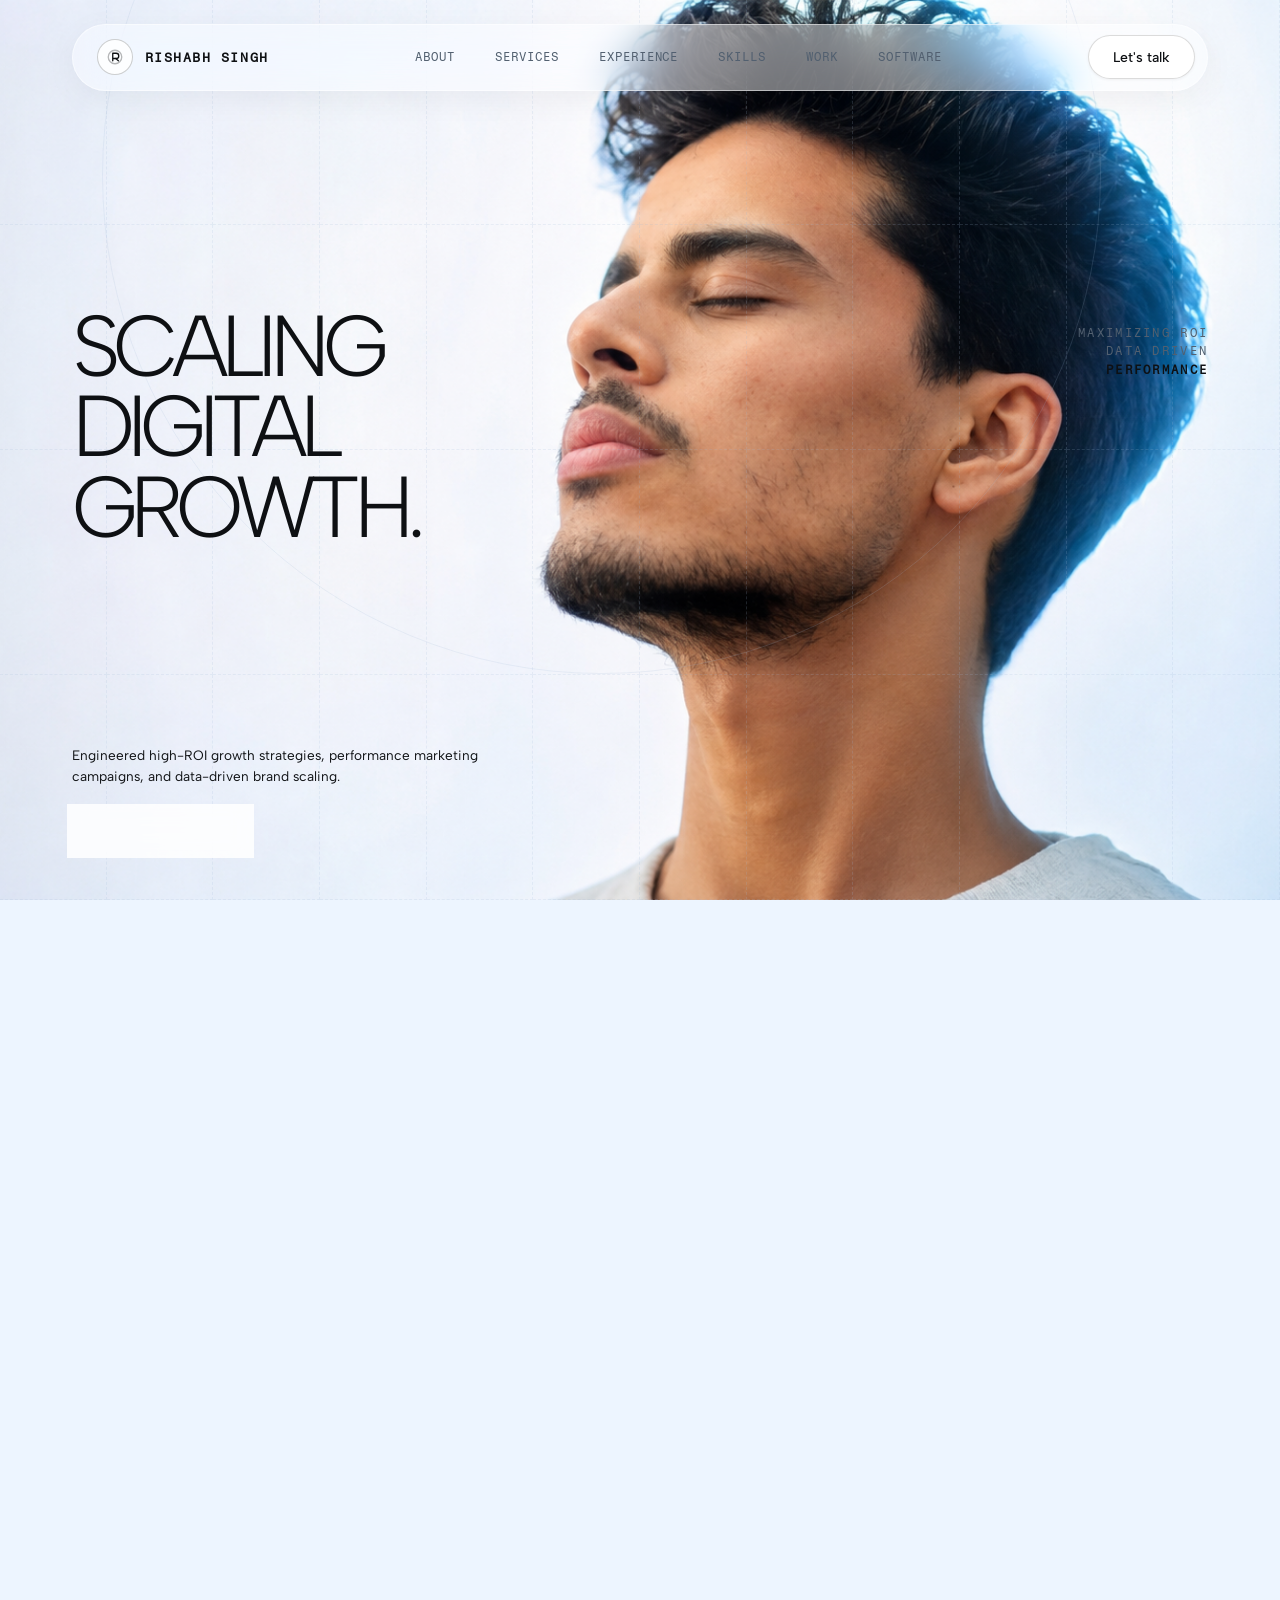
==== index.html @ 2c07be33 "Update index.html" ====
<!DOCTYPE html>
<html lang="en">
<head>
  <meta charset="UTF-8">
  <meta name="viewport" content="width=device-width, initial-scale=1.0">
  <title>Rishabh Singh — Digital Marketing & Performance Specialist</title>
  <meta name="description" content="Digital Marketing & Performance Portfolio of Rishabh Singh. Expert in Social Media Management, SEO, Graphic Design, Paid Ads, and Web Design.">

  <!-- Google Fonts: Albert Sans & Fragment Mono -->
  <link rel="preconnect" href="https://fonts.googleapis.com">
  <link rel="preconnect" href="https://fonts.gstatic.com" crossorigin>
  <link href="https://fonts.googleapis.com/css2?family=Albert+Sans:ital,wght@0,300;0,400;0,500;0,600;0,700;1,400&family=Fragment+Mono&display=swap" rel="stylesheet">

  <!-- Stylesheet -->
  <link rel="stylesheet" href="styles/style.css">


  <!-- EmailJS SDK -->
  <script type="text/javascript" src="https://cdn.jsdelivr.net/npm/@emailjs/browser@3/dist/email.min.js"></script>

  <!-- JavaScript Module -->
  <script type="module" src="scripts/glass-hero.js" defer></script>
  <script src="scripts/work-filter.js" defer></script>
</head>
<body>
  <!-- Hero Root Container -->
  <section id="hero" class="hero" aria-label="Digital Marketing Portfolio Hero">

    <!-- LAYER 1: Base Portrait Background -->
    <div class="hero__base-bg" aria-hidden="true"></div>

    <!-- LAYER 2: Reveal Portrait Background with CSS Mask -->
    <div class="hero__reveal-bg" aria-hidden="true"></div>

    <!-- LAYER 3: Technical Grid + Oversized Outlined Circle -->
    <div class="hero__grid-layer" aria-hidden="true">
      <!-- Desktop Grid: 12 columns, 4 rows -->
      <div class="hero__grid hero__grid--desktop">
        <div class="hero__grid-cell"></div><div class="hero__grid-cell"></div><div class="hero__grid-cell"></div><div class="hero__grid-cell"></div>
        <div class="hero__grid-cell"></div><div class="hero__grid-cell"></div><div class="hero__grid-cell"></div><div class="hero__grid-cell"></div>
        <div class="hero__grid-cell"></div><div class="hero__grid-cell"></div><div class="hero__grid-cell"></div><div class="hero__grid-cell"></div>
        <div class="hero__grid-cell"></div><div class="hero__grid-cell"></div><div class="hero__grid-cell"></div><div class="hero__grid-cell"></div>
        <div class="hero__grid-cell"></div><div class="hero__grid-cell"></div><div class="hero__grid-cell"></div><div class="hero__grid-cell"></div>
        <div class="hero__grid-cell"></div><div class="hero__grid-cell"></div><div class="hero__grid-cell"></div><div class="hero__grid-cell"></div>
        <div class="hero__grid-cell"></div><div class="hero__grid-cell"></div><div class="hero__grid-cell"></div><div class="hero__grid-cell"></div>
        <div class="hero__grid-cell"></div><div class="hero__grid-cell"></div><div class="hero__grid-cell"></div><div class="hero__grid-cell"></div>
        <div class="hero__grid-cell"></div><div class="hero__grid-cell"></div><div class="hero__grid-cell"></div><div class="hero__grid-cell"></div>
        <div class="hero__grid-cell"></div><div class="hero__grid-cell"></div><div class="hero__grid-cell"></div><div class="hero__grid-cell"></div>
        <div class="hero__grid-cell"></div><div class="hero__grid-cell"></div><div class="hero__grid-cell"></div><div class="hero__grid-cell"></div>
        <div class="hero__grid-cell"></div><div class="hero__grid-cell"></div><div class="hero__grid-cell"></div><div class="hero__grid-cell"></div>
      </div>

      <!-- Mobile Grid: 4 columns, 6 rows -->
      <div class="hero__grid hero__grid--mobile">
        <div class="hero__grid-cell"></div><div class="hero__grid-cell"></div><div class="hero__grid-cell"></div><div class="hero__grid-cell"></div>
        <div class="hero__grid-cell"></div><div class="hero__grid-cell"></div><div class="hero__grid-cell"></div><div class="hero__grid-cell"></div>
        <div class="hero__grid-cell"></div><div class="hero__grid-cell"></div><div class="hero__grid-cell"></div><div class="hero__grid-cell"></div>
        <div class="hero__grid-cell"></div><div class="hero__grid-cell"></div><div class="hero__grid-cell"></div><div class="hero__grid-cell"></div>
        <div class="hero__grid-cell"></div><div class="hero__grid-cell"></div><div class="hero__grid-cell"></div><div class="hero__grid-cell"></div>
        <div class="hero__grid-cell"></div><div class="hero__grid-cell"></div><div class="hero__grid-cell"></div><div class="hero__grid-cell"></div>
      </div>

      <!-- Outlined Circles -->
      <div class="hero__circle hero__circle--desktop"></div>
      <div class="hero__circle hero__circle--mobile"></div>
    </div>

    <!-- LAYER 4: Main Editorial Content -->
    <main class="hero__content">
      <!-- Main Headline -->
      <div class="hero__headline-wrapper">
        <h1 class="hero__headline">
          <span class="hero__line hero__line--1">SCALING</span>
          <span class="hero__line hero__line--2">DIGITAL</span>
          <span class="hero__line hero__line--3">GROWTH.</span>
        </h1>
      </div>

      <!-- Tagline on Right -->
      <aside class="hero__tagline">
        <div class="hero__tagline-text">
          <p>MAXIMIZING ROI</p>
          <p>DATA DRIVEN</p>
          <p class="hero__tagline-highlight">PERFORMANCE</p>
        </div>
      </aside>

      <!-- Bottom-Left Intro & CTA -->
      <div class="hero__intro">
        <p class="hero__intro-text">
          Engineered high-ROI growth strategies, performance marketing campaigns, and data-driven brand scaling.
        </p>
        <a href="#about" class="hero__btn hero__btn--primary">
          <span>Explore Portfolio</span>
          <svg width="14" height="14" viewBox="0 0 24 24" fill="none" stroke="currentColor" stroke-width="2" stroke-linecap="round" stroke-linejoin="round" aria-hidden="true">
            <line x1="5" y1="12" x2="19" y2="12"></line>
            <polyline points="12 5 19 12 12 19"></polyline>
          </svg>
        </a>
      </div>
    </main>

    <!-- LAYER 5: Navigation (Top Header) -->
    <header class="hero__header">
      <nav class="hero__nav" aria-label="Main Navigation">
        <!-- Monogram + Name -->
        <a href="#" class="hero__brand">
          <div class="hero__monogram">
            <svg width="18" height="18" viewBox="0 0 24 24" fill="none" stroke="currentColor" stroke-width="1.75" stroke-linecap="round" stroke-linejoin="round" aria-hidden="true">
              <circle cx="12" cy="12" r="9" stroke-opacity="0.3"></circle>
              <path d="M9 17V7h4.5a3.5 3.5 0 0 1 0 7H9"></path>
              <path d="M13 14l3.5 3"></path>
            </svg>
          </div>
          <span class="hero__brand-name">RISHABH SINGH</span>
        </a>

        <!-- Desktop Navigation Links -->
        <div class="hero__links">
          <a href="#about" class="hero__link">About</a>
          <a href="#services" class="hero__link">Services</a>
          <a href="#experience" class="hero__link">Experience</a>
          <a href="#skills" class="hero__link">Skills</a>
          <a href="#work" class="hero__link">Work</a>
          <a href="#software" class="hero__link">Software</a>
        </div>

        <!-- Right Action Button (Desktop) -->
        <a href="#contact" class="hero__btn hero__btn--nav">
          Let's talk
        </a>

        <!-- Mobile Hamburger Button -->
        <button id="menu-toggle" class="hero__hamburger" aria-label="Toggle Navigation Menu" aria-expanded="false">
          <span class="hero__hamburger-bar"></span>
          <span class="hero__hamburger-bar"></span>
          <span class="hero__hamburger-bar"></span>
        </button>
      </nav>

      <!-- Mobile Navigation Drawer -->
      <div id="mobile-menu" class="hero__mobile-drawer" aria-hidden="true">
        <div class="hero__mobile-links">
          <a href="#about" class="hero__mobile-link">About</a>
          <a href="#services" class="hero__mobile-link">Services</a>
          <a href="#experience" class="hero__mobile-link">Experience</a>
          <a href="#skills" class="hero__mobile-link">Skills</a>
          <a href="#work" class="hero__mobile-link">Work</a>
          <a href="#software" class="hero__mobile-link">Software</a>
        </div>
        <a href="#contact" class="hero__btn hero__btn--mobile-cta">
          Let's talk
        </a>
      </div>
    </header>
  </section>

  <!-- SECTION 2: ABOUT & BIO -->
  <section id="about" class="section section--about">
    <div class="container">
      <div class="section__header reveal">
        <span class="section__tag">BEHIND THE DESIGNS</span>
        <h2 class="section__title">Shaping Experiences That Connect & Convert</h2>
      </div>

      <div class="about__grid reveal">
        <div class="about__text">
          <p class="about__lead">
            I'm a Digital Marketer and Creative Specialist focused on building clean, intuitive visual systems and high-converting marketing funnels.
          </p>
          <p class="about__desc">
            From logo design to strategic paid campaigns and Search Engine Optimization, I merge aesthetic precision with deep consumer psychology to scale brands effectively.
          </p>
        </div>

        <!-- Quick Stats -->
        <div class="about__stats">
          <div class="stat-card">
            <span class="stat-card__number">3+</span>
            <span class="stat-card__label">Years Experience</span>
          </div>
          <div class="stat-card">
            <span class="stat-card__number">90%</span>
            <span class="stat-card__label">SMM Expertise</span>
          </div>
          <div class="stat-card">
            <span class="stat-card__number">50+</span>
            <span class="stat-card__label">Creatives Delivered</span>
          </div>
          <div class="stat-card">
            <span class="stat-card__number">100%</span>
            <span class="stat-card__label">Client Satisfaction</span>
          </div>
        </div>
      </div>
    </div>
  </section>



  <!-- SECTION 3: SERVICES -->
  <section id="services" class="section section--services">
    <div class="container">
      <div class="section__header reveal">
        <span class="section__tag">WHAT I DO</span>
        <h2 class="section__title">Core Marketing & Creative Services</h2>
      </div>

      <div class="services__grid reveal">
        <div class="service-card">
          <span class="service-card__num">01</span>
          <h3 class="service-card__title">Graphic Design</h3>
          <p class="service-card__desc">High-impact visual designs including branding, social media creatives, ad banners, and marketing materials engineered to boost engagement.</p>
          <a href="#contact" class="service-card__link">Explore Service &rarr;</a>
        </div>

        <div class="service-card">
          <span class="service-card__num">02</span>
          <h3 class="service-card__title">Social Media Management</h3>
          <p class="service-card__desc">Strategic content planning, audience growth, and performance-driven social media management to establish market authority across channels.</p>
          <a href="#contact" class="service-card__link">Explore Service &rarr;</a>
        </div>

        <div class="service-card">
          <span class="service-card__num">03</span>
          <h3 class="service-card__title">SEO Optimization</h3>
          <p class="service-card__desc">Technical SEO audits, keyword strategy, backlink architecture, and on-page optimization to dominate organic search engine rankings.</p>
          <a href="#contact" class="service-card__link">Explore Service &rarr;</a>
        </div>

        <div class="service-card">
          <span class="service-card__num">04</span>
          <h3 class="service-card__title">Google & Meta Ads</h3>
          <p class="service-card__desc">Data-driven paid media campaigns focused on qualified lead generation, retargeting funnels, and maximizing return on ad spend (ROAS).</p>
          <a href="#contact" class="service-card__link">Explore Service &rarr;</a>
        </div>

        <div class="service-card">
          <span class="service-card__num">05</span>
          <h3 class="service-card__title">Email Marketing</h3>
          <p class="service-card__desc">Automated email sequences, promotional drip campaigns, and subscriber list segmentation designed to nurture leads into loyal customers.</p>
          <a href="#contact" class="service-card__link">Explore Service &rarr;</a>
        </div>

        <div class="service-card">
          <span class="service-card__num">06</span>
          <h3 class="service-card__title">Web Design & Dev</h3>
          <p class="service-card__desc">Modern, responsive, and fast-loading web interfaces built with clean code standards, UX optimization, and conversion-first layouts.</p>
          <a href="#contact" class="service-card__link">Explore Service &rarr;</a>
        </div>
      </div>
    </div>
  </section>



  <!-- SECTION 4: EXPERIENCE / JOURNEY -->
  <section id="experience" class="section section--experience">
    <div class="container">
      <div class="section__header reveal">
        <span class="section__tag">MY JOURNEY</span>
        <h2 class="section__title">Work Experience</h2>
      </div>

      <div class="exp__grid reveal">
        <div class="exp-card">
          <span class="exp-card__date">Mar 2026 - Present</span>
          <h3 class="exp-card__role">Social Media Manager</h3>
          <p class="exp-card__company">SyncAI Labs</p>
          <p class="exp-card__desc">Managed social media strategy and execution for a leading AI Agent platform, driving digital brand presence, community growth, and active platform engagement.</p>
        </div>

        <div class="exp-card">
          <span class="exp-card__date">Feb 2024 - Jun 2024</span>
          <h3 class="exp-card__role">Graphic Designer</h3>
          <p class="exp-card__company">Narrative Business Studio</p>
          <p class="exp-card__desc">Designed high-impact visual identity, promotional collateral, and social media brand assets tailored specifically for cafés and retail brands.</p>
        </div>

        <div class="exp-card">
          <span class="exp-card__date">Dec 2023 - Jan 2024</span>
          <h3 class="exp-card__role">Digital Marketing Intern</h3>
          <p class="exp-card__company">Gharaaj Technologies</p>
          <p class="exp-card__desc">Executed end-to-end SEO strategies, Meta ad sets, and targeted Google Ads campaigns to drive qualified tenant leads for rental property listings.</p>
        </div>

        <div class="exp-card">
          <span class="exp-card__date">Aug 2022 - Sep 2022</span>
          <h3 class="exp-card__role">Business Analysis Trainee</h3>
          <p class="exp-card__company">Intensify Research Services</p>
          <p class="exp-card__desc">Supported equity research analysis, assisted with stock advisory reports, and managed client sales communication workflows.</p>
        </div>
      </div>
    </div>
  </section>

  <!-- SECTION 5: SKILLS & TECH ARSENAL -->
  <section id="skills" class="section section--skills">
    <div class="container">
      <div class="section__header reveal">
        <span class="section__tag">MY EXPERTISE</span>
        <h2 class="section__title">Core Skills & Tools Arsenal</h2>
      </div>

      <!-- Skill Bars -->
      <div class="skills__bars reveal">
        <div class="skill-bar">
          <div class="skill-bar__info">
            <span>Social Media Management</span>
            <span>90%</span>
          </div>
          <div class="skill-bar__track">
            <div class="skill-bar__fill" style="width: 90%;"></div>
          </div>
        </div>

        <div class="skill-bar">
          <div class="skill-bar__info">
            <span>Graphic Designing</span>
            <span>85%</span>
          </div>
          <div class="skill-bar__track">
            <div class="skill-bar__fill" style="width: 85%;"></div>
          </div>
        </div>

        <div class="skill-bar">
          <div class="skill-bar__info">
            <span>Search Engine Optimization (SEO)</span>
            <span>80%</span>
          </div>
          <div class="skill-bar__track">
            <div class="skill-bar__fill" style="width: 80%;"></div>
          </div>
        </div>

        <div class="skill-bar">
          <div class="skill-bar__info">
            <span>Email Marketing</span>
            <span>80%</span>
          </div>
          <div class="skill-bar__track">
            <div class="skill-bar__fill" style="width: 80%;"></div>
          </div>
        </div>

        <div class="skill-bar">
          <div class="skill-bar__info">
            <span>Google & Paid Ads</span>
            <span>75%</span>
          </div>
          <div class="skill-bar__track">
            <div class="skill-bar__fill" style="width: 75%;"></div>
          </div>
        </div>

        <div class="skill-bar">
          <div class="skill-bar__info">
            <span>Web Design & Frontend</span>
            <span>85%</span>
          </div>
          <div class="skill-bar__track">
            <div class="skill-bar__fill" style="width: 85%;"></div>
          </div>
        </div>
      </div>

      <!-- Tools & Tech Auto-Scrolling Single Row Marquee -->
      <div class="tools__marquee-wrap reveal">
        <div class="tools__marquee-track">
          <!-- Set 1 -->
          <div class="tool-card">
            <span class="tool-card__icon" aria-hidden="true">
              <svg width="20" height="20" viewBox="0 0 24 24" fill="none" stroke="currentColor" stroke-width="2" stroke-linecap="round" stroke-linejoin="round">
                <polyline points="23 6 13.5 15.5 8.5 10.5 1 18"></polyline>
                <polyline points="17 6 23 6 23 12"></polyline>
              </svg>
            </span>
            <span class="tool-card__name">Google Ads</span>
          </div>

          <div class="tool-card">
            <span class="tool-card__icon" aria-hidden="true">
              <svg width="20" height="20" viewBox="0 0 24 24" fill="none" stroke="currentColor" stroke-width="2" stroke-linecap="round" stroke-linejoin="round">
                <circle cx="13.5" cy="6.5" r=".5" fill="currentColor"></circle>
                <circle cx="17.5" cy="10.5" r=".5" fill="currentColor"></circle>
                <circle cx="8.5" cy="7.5" r=".5" fill="currentColor"></circle>
                <circle cx="6.5" cy="12.5" r=".5" fill="currentColor"></circle>
                <path d="M12 2C6.5 2 2 6.5 2 12s4.5 10 10 10c.92 0 1.7-.72 1.7-1.65 0-.43-.17-.83-.44-1.13-.27-.3-.43-.7-.43-1.13 0-.93.77-1.69 1.7-1.69h1.97c3.03 0 5.5-2.47 5.5-5.5 0-5.52-4.48-10-10-10z"></path>
              </svg>
            </span>
            <span class="tool-card__name">Photoshop</span>
          </div>

          <div class="tool-card">
            <span class="tool-card__icon" aria-hidden="true">
              <svg width="20" height="20" viewBox="0 0 24 24" fill="none" stroke="currentColor" stroke-width="2" stroke-linecap="round" stroke-linejoin="round">
                <path d="M12 19l7-7 3 3-7 7-3-3z"></path>
                <path d="M18 13l-1.5-7.5L2 2l3.5 14.5L13 18l5-5z"></path>
                <path d="M2 2l7.586 7.586"></path>
                <circle cx="11" cy="11" r="2"></circle>
              </svg>
            </span>
            <span class="tool-card__name">Illustrator</span>
          </div>

          <div class="tool-card">
            <span class="tool-card__icon" aria-hidden="true">
              <svg width="20" height="20" viewBox="0 0 24 24" fill="currentColor">
                <path d="M12 2.5a.75.75 0 0 1 .75.75v3.44l2.43-2.43a.75.75 0 1 1 1.06 1.06L13.81 7.75h3.44a.75.75 0 0 1 0 1.5h-3.44l2.43 2.43a.75.75 0 1 1-1.06 1.06L12.75 10.31v3.44a.75.75 0 0 1-1.5 0v-3.44l-2.43 2.43a.75.75 0 0 1-1.06-1.06l2.43-2.43H6.75a.75.75 0 0 1 0-1.5h3.44L7.76 5.31a.75.75 0 0 1 1.06-1.06l2.43 2.43V3.25A.75.75 0 0 1 12 2.5z" />
              </svg>
            </span>
            <span class="tool-card__name">Claude AI</span>
          </div>

          <div class="tool-card">
            <span class="tool-card__icon" aria-hidden="true">
              <svg width="20" height="20" viewBox="0 0 24 24" fill="none" stroke="currentColor" stroke-width="2" stroke-linecap="round" stroke-linejoin="round">
                <polyline points="16 18 22 12 16 6"></polyline>
                <polyline points="8 6 2 12 8 18"></polyline>
              </svg>
            </span>
            <span class="tool-card__name">HTML &amp; CSS</span>
          </div>

          <div class="tool-card">
            <span class="tool-card__icon" aria-hidden="true">
              <svg width="20" height="20" viewBox="0 0 24 24" fill="none" stroke="currentColor" stroke-width="2" stroke-linecap="round" stroke-linejoin="round">
                <polygon points="13 2 3 14 12 14 11 22 21 10 12 10 13 2"></polygon>
              </svg>
            </span>
            <span class="tool-card__name">JavaScript</span>
          </div>

          <div class="tool-card">
            <span class="tool-card__icon" aria-hidden="true">
              <svg width="20" height="20" viewBox="0 0 24 24" fill="none" stroke="currentColor" stroke-width="2" stroke-linecap="round" stroke-linejoin="round">
                <ellipse cx="12" cy="12" rx="10" ry="4.5" transform="rotate(30 12 12)"></ellipse>
                <ellipse cx="12" cy="12" rx="10" ry="4.5" transform="rotate(90 12 12)"></ellipse>
                <ellipse cx="12" cy="12" rx="10" ry="4.5" transform="rotate(150 12 12)"></ellipse>
                <circle cx="12" cy="12" r="1.5" fill="currentColor"></circle>
              </svg>
            </span>
            <span class="tool-card__name">MERN Stack</span>
          </div>

          <div class="tool-card">
            <span class="tool-card__icon" aria-hidden="true">
              <svg width="20" height="20" viewBox="0 0 24 24" fill="none" stroke="currentColor" stroke-width="2" stroke-linecap="round" stroke-linejoin="round">
                <path d="M4.5 16.5c-1.5 1.26-2 5-2 5s3.74-.5 5-2c.71-.84.7-2.13-.09-2.91a2.18 2.18 0 0 0-2.91-.09z"></path>
                <path d="M12 15l-3-3a22 22 0 0 1 2-3.95A12.88 12.88 0 0 1 22 2c0 2.72-.78 7.5-3.05 11a22.35 22.35 0 0 1-3.95 2z"></path>
              </svg>
            </span>
            <span class="tool-card__name">Antigravity AI</span>
          </div>

          <!-- Set 2 (Duplicated for Seamless Loop) -->
          <div class="tool-card" aria-hidden="true">
            <span class="tool-card__icon">
              <svg width="20" height="20" viewBox="0 0 24 24" fill="none" stroke="currentColor" stroke-width="2" stroke-linecap="round" stroke-linejoin="round">
                <polyline points="23 6 13.5 15.5 8.5 10.5 1 18"></polyline>
                <polyline points="17 6 23 6 23 12"></polyline>
              </svg>
            </span>
            <span class="tool-card__name">Google Ads</span>
          </div>

          <div class="tool-card" aria-hidden="true">
            <span class="tool-card__icon">
              <svg width="20" height="20" viewBox="0 0 24 24" fill="none" stroke="currentColor" stroke-width="2" stroke-linecap="round" stroke-linejoin="round">
                <circle cx="13.5" cy="6.5" r=".5" fill="currentColor"></circle>
                <circle cx="17.5" cy="10.5" r=".5" fill="currentColor"></circle>
                <circle cx="8.5" cy="7.5" r=".5" fill="currentColor"></circle>
                <circle cx="6.5" cy="12.5" r=".5" fill="currentColor"></circle>
                <path d="M12 2C6.5 2 2 6.5 2 12s4.5 10 10 10c.92 0 1.7-.72 1.7-1.65 0-.43-.17-.83-.44-1.13-.27-.3-.43-.7-.43-1.13 0-.93.77-1.69 1.7-1.69h1.97c3.03 0 5.5-2.47 5.5-5.5 0-5.52-4.48-10-10-10z"></path>
              </svg>
            </span>
            <span class="tool-card__name">Photoshop</span>
          </div>

          <div class="tool-card" aria-hidden="true">
            <span class="tool-card__icon">
              <svg width="20" height="20" viewBox="0 0 24 24" fill="none" stroke="currentColor" stroke-width="2" stroke-linecap="round" stroke-linejoin="round">
                <path d="M12 19l7-7 3 3-7 7-3-3z"></path>
                <path d="M18 13l-1.5-7.5L2 2l3.5 14.5L13 18l5-5z"></path>
                <path d="M2 2l7.586 7.586"></path>
                <circle cx="11" cy="11" r="2"></circle>
              </svg>
            </span>
            <span class="tool-card__name">Illustrator</span>
          </div>

          <div class="tool-card" aria-hidden="true">
            <span class="tool-card__icon">
              <svg width="20" height="20" viewBox="0 0 24 24" fill="currentColor">
                <path d="M12 2.5a.75.75 0 0 1 .75.75v3.44l2.43-2.43a.75.75 0 1 1 1.06 1.06L13.81 7.75h3.44a.75.75 0 0 1 0 1.5h-3.44l2.43 2.43a.75.75 0 1 1-1.06 1.06L12.75 10.31v3.44a.75.75 0 0 1-1.5 0v-3.44l-2.43 2.43a.75.75 0 0 1-1.06-1.06l2.43-2.43H6.75a.75.75 0 0 1 0-1.5h3.44L7.76 5.31a.75.75 0 0 1 1.06-1.06l2.43 2.43V3.25A.75.75 0 0 1 12 2.5z" />
              </svg>
            </span>
            <span class="tool-card__name">Claude AI</span>
          </div>

          <div class="tool-card" aria-hidden="true">
            <span class="tool-card__icon">
              <svg width="20" height="20" viewBox="0 0 24 24" fill="none" stroke="currentColor" stroke-width="2" stroke-linecap="round" stroke-linejoin="round">
                <polyline points="16 18 22 12 16 6"></polyline>
                <polyline points="8 6 2 12 8 18"></polyline>
              </svg>
            </span>
            <span class="tool-card__name">HTML &amp; CSS</span>
          </div>

          <div class="tool-card" aria-hidden="true">
            <span class="tool-card__icon">
              <svg width="20" height="20" viewBox="0 0 24 24" fill="none" stroke="currentColor" stroke-width="2" stroke-linecap="round" stroke-linejoin="round">
                <polygon points="13 2 3 14 12 14 11 22 21 10 12 10 13 2"></polygon>
              </svg>
            </span>
            <span class="tool-card__name">JavaScript</span>
          </div>

          <div class="tool-card" aria-hidden="true">
            <span class="tool-card__icon">
              <svg width="20" height="20" viewBox="0 0 24 24" fill="none" stroke="currentColor" stroke-width="2" stroke-linecap="round" stroke-linejoin="round">
                <ellipse cx="12" cy="12" rx="10" ry="4.5" transform="rotate(30 12 12)"></ellipse>
                <ellipse cx="12" cy="12" rx="10" ry="4.5" transform="rotate(90 12 12)"></ellipse>
                <ellipse cx="12" cy="12" rx="10" ry="4.5" transform="rotate(150 12 12)"></ellipse>
                <circle cx="12" cy="12" r="1.5" fill="currentColor"></circle>
              </svg>
            </span>
            <span class="tool-card__name">MERN Stack</span>
          </div>

          <div class="tool-card" aria-hidden="true">
            <span class="tool-card__icon">
              <svg width="20" height="20" viewBox="0 0 24 24" fill="none" stroke="currentColor" stroke-width="2" stroke-linecap="round" stroke-linejoin="round">
                <path d="M4.5 16.5c-1.5 1.26-2 5-2 5s3.74-.5 5-2c.71-.84.7-2.13-.09-2.91a2.18 2.18 0 0 0-2.91-.09z"></path>
                <path d="M12 15l-3-3a22 22 0 0 1 2-3.95A12.88 12.88 0 0 1 22 2c0 2.72-.78 7.5-3.05 11a22.35 22.35 0 0 1-3.95 2z"></path>
              </svg>
            </span>
            <span class="tool-card__name">Antigravity AI</span>
          </div>
        </div>
      </div>
    </div>
  </section>

  <!-- SECTION 6: WORK & CREATIVE PORTFOLIO SHOWCASE (LIGHTWEIGHT PREVIEW) -->
  <section id="work" class="section section--work">
    <div class="container">
      <div class="section__header reveal">
        <span class="section__tag">FEATURED CREATIVES</span>
        <h2 class="section__title">Work Showcase</h2>
      </div>

      <p class="work__preview-text reveal">
        Social creatives, brand identities, YouTube thumbnails, and print editorials — browse the complete gallery on its own page for a smoother, faster experience.
      </p>

      <!-- Preview Grid (just 4 highlights, keeps the landing page light) -->
      <div class="work__grid work__grid--preview">
        <div class="work-item">
          <div class="work-item__image-wrap">
            <img src="Posts/nike post design.jpg" alt="Nike Post Design" loading="lazy">
          </div>
          <div class="work-item__info">
            <span class="work-item__tag">Social Creative</span>
            <h4 class="work-item__title">Nike Performance Ad</h4>
          </div>
        </div>

        <div class="work-item">
          <div class="work-item__image-wrap">
            <img src="Posts/yoga logo.png" alt="Yoga Logo Design" loading="lazy">
          </div>
          <div class="work-item__info">
            <span class="work-item__tag">Brand Identity</span>
            <h4 class="work-item__title">Yoga Studio Logo</h4>
          </div>
        </div>

        <div class="work-item">
          <div class="work-item__image-wrap">
            <img src="Posts/Broadcast Thumbnail.png" alt="Broadcast Thumbnail" loading="lazy">
          </div>
          <div class="work-item__info">
            <span class="work-item__tag">YouTube Visual</span>
            <h4 class="work-item__title">Broadcast Podcast Thumbnail</h4>
          </div>
        </div>

        <div class="work-item">
          <div class="work-item__image-wrap">
            <img src="Magzine Design/Lifestyle Magazine.png" alt="Lifestyle Magazine" loading="lazy">
          </div>
          <div class="work-item__info">
            <span class="work-item__tag">Print Editorial</span>
            <h4 class="work-item__title">Lorana Beauty Cover</h4>
          </div>
        </div>
      </div>

      <div class="work__preview-cta reveal">
        <a href="work.html" class="hero__btn hero__btn--primary">
          <span>View Full Work Showcase</span>
          <svg width="14" height="14" viewBox="0 0 24 24" fill="none" stroke="currentColor" stroke-width="2" stroke-linecap="round" stroke-linejoin="round" aria-hidden="true">
            <line x1="5" y1="12" x2="19" y2="12"></line>
            <polyline points="12 5 19 12 12 19"></polyline>
          </svg>
        </a>
      </div>
    </div>
  </section>

  <!-- SECTION: DEDICATED SOFTWARE APPS SHOWCASE -->
  <section id="software" class="section section--software">
    <div class="container">
      <div class="section__header xs-reveal">
        <span class="section__tag">BEYOND DESIGN</span>
        <h2 class="section__title">Software & Web Applications</h2>
      </div>
      <div class="software-highlight reveal">
        <h3 class="software-highlight__heading">Web Applications & Software Development</h3>
        <div class="software-grid">
          <div class="software-card">
            <h4 class="software-card__title">Aether Image Generator</h4>
            <p class="software-card__desc">AI-powered image generation web app. Includes prompt history management, responsive UI, and multi-API backend integrations.</p>
            <div class="software-card__tags">
              <span>HTML5</span><span>CSS3</span><span>JavaScript</span><span>Multi-API</span>
            </div>
            <div class="software-card__links">
              <a href="https://imrishabhsingh2.github.io/Aether/" target="_blank" rel="noreferrer" class="software-card__link">Live Demo ↗</a>
              <a href="https://github.com/Imrishabhsingh2/Aether" target="_blank" rel="noreferrer" class="software-card__link">Source Code &lt;&gt;</a>
            </div>
          </div>
          <div class="software-card">
            <h4 class="software-card__title">Automated Work Reminder</h4>
            <p class="software-card__desc">Time-driven automated notification engine linking Google Sheets triggers with automated email dispatch workflows.</p>
            <div class="software-card__tags">
              <span>HTML5</span><span>CSS3</span><span>JavaScript</span><span>Email.js</span>
            </div>
            <div class="software-card__links">
              <a href="https://imrishabhsingh2.github.io/Reminder/" target="_blank" rel="noreferrer" class="software-card__link">Live Demo ↗</a>
              <a href="https://github.com/Imrishabhsingh2/Reminder" target="_blank" rel="noreferrer" class="software-card__link">Source Code &lt;&gt;</a>
            </div>
          </div>
        </div>
      </div>
    </div>
  </section>

  <!-- SECTION 7: CERTIFICATIONS -->
  <section id="certifications" class="section section--certifications">
    <div class="container">
      <div class="section__header reveal">
        <span class="section__tag">QUALIFICATIONS</span>
        <h2 class="section__title">Licenses & Certifications</h2>
      </div>

      <div class="cert__grid reveal">
        <div class="cert-card">
          <div class="cert-card__badge" aria-hidden="true">
            <svg width="24" height="24" viewBox="0 0 24 24" fill="none" stroke="currentColor" stroke-width="2" stroke-linecap="round" stroke-linejoin="round">
              <path d="M6 9H4.5a2.5 2.5 0 0 1 0-5H6"></path>
              <path d="M18 9h1.5a2.5 2.5 0 0 0 0-5H18"></path>
              <path d="M4 22h16"></path>
              <path d="M10 14.66V17c0 .55-.47.98-.97 1.21C7.85 18.75 7 20.24 7 22"></path>
              <path d="M14 14.66V17c0 .55.47.98.97 1.21C16.15 18.75 17 20.24 17 22"></path>
              <path d="M18 2H6v7a6 6 0 0 0 12 0V2z"></path>
            </svg>
          </div>
          <h3 class="cert-card__title">Lead Generation Certification</h3>
          <p class="cert-card__issuer">Gharaaj Technologies Pvt. Ltd.</p>
          <div class="cert-card__footer">
            <span class="cert-card__date">Issued: Jan 2025</span>
            <button class="cert-card__verify-btn" data-cert="certification/lead_gen certificate.jpeg">Verify Certificate &rarr;</button>
          </div>
        </div>

        <div class="cert-card">
          <div class="cert-card__badge" aria-hidden="true">
            <svg width="24" height="24" viewBox="0 0 24 24" fill="none" stroke="currentColor" stroke-width="2" stroke-linecap="round" stroke-linejoin="round">
              <circle cx="12" cy="8" r="6"></circle>
              <path d="M15.477 12.89L17 22l-5-3-5 3 1.523-9.11"></path>
            </svg>
          </div>
          <h3 class="cert-card__title">Search Engine Optimization</h3>
          <p class="cert-card__issuer">P.M.K.V.Y.</p>
          <div class="cert-card__footer">
            <span class="cert-card__date">Issued: Nov 2024</span>
            <button class="cert-card__verify-btn" data-cert="certification/SEO.png">Verify Certificate &rarr;</button>
          </div>
        </div>

        <div class="cert-card">
          <div class="cert-card__badge" aria-hidden="true">
            <svg width="24" height="24" viewBox="0 0 24 24" fill="none" stroke="currentColor" stroke-width="2" stroke-linecap="round" stroke-linejoin="round">
              <path d="M22 10v6M2 10l10-5 10 5-10 5z"></path>
              <path d="M6 12v5c3 3 9 3 12 0v-5"></path>
            </svg>
          </div>
          <h3 class="cert-card__title">Digital Marketing Certificate</h3>
          <p class="cert-card__issuer">Udemy / Pouya Eti</p>
          <div class="cert-card__footer">
            <span class="cert-card__date">Issued: Mar 2024</span>
            <button class="cert-card__verify-btn" data-cert="certification/digital marketing certificate.jpg">Verify Certificate &rarr;</button>
          </div>
        </div>
      </div>
    </div>
  </section>

  <!-- CERTIFICATE VERIFIER MODAL -->
  <div id="certModal" class="cert-modal" aria-hidden="true">
    <div class="cert-modal__content">
      <button id="closeModal" class="cert-modal__close" aria-label="Close modal">&times;</button>
      <img id="certImage" src="" alt="Certificate Verification View">
    </div>
  </div>

  <!-- SECTION 8: TESTIMONIALS -->
  <section id="testimonials" class="section section--testimonials">
    <div class="container">

      <div class="testimonials__top xs-reveal">
        <div class="section__header testimonials__header">
          <span class="section-dot" aria-hidden="true"></span>
          <span class="section__tag">CLIENT LOVE</span>
          <h2 class="section__title">Hear from what <em class="section__title-accent">clients</em> have to say.</h2>
        </div>

        <div class="trust-badge">
          <div class="trust-badge__avatars" aria-hidden="true">
            <span class="trust-avatar" style="--i:0;">NR</span>
            <span class="trust-avatar" style="--i:1;">EK</span>
            <span class="trust-avatar" style="--i:2;">PB</span>
            <span class="trust-avatar" style="--i:3;">DC</span>
            <span class="trust-avatar trust-avatar--more" style="--i:4;">+</span>
          </div>
          <div class="trust-badge__info">
            <span class="trust-badge__stars" aria-hidden="true">★★★★★</span>
            <span class="trust-badge__label">30+ Happy Clients</span>
          </div>
        </div>
      </div>

      <!-- Client Logos Marquee -->
      <div class="clients__marquee-wrap xs-reveal" aria-label="Brands I've worked with">
        <div class="clients__marquee-track">
          <span class="client-logo">Nova&nbsp;Retail</span>
          <span class="client-logo">Bright&nbsp;Foods</span>
          <span class="client-logo">Vertex&nbsp;Labs</span>
          <span class="client-logo">Orbit&nbsp;Studio</span>
          <span class="client-logo">Pulse&nbsp;Fitness</span>
          <span class="client-logo">Cedar&nbsp;&amp;&nbsp;Co.</span>
          <!-- duplicate set for seamless loop -->
          <span class="client-logo" aria-hidden="true">Nova&nbsp;Retail</span>
          <span class="client-logo" aria-hidden="true">Bright&nbsp;Foods</span>
          <span class="client-logo" aria-hidden="true">Vertex&nbsp;Labs</span>
          <span class="client-logo" aria-hidden="true">Orbit&nbsp;Studio</span>
          <span class="client-logo" aria-hidden="true">Pulse&nbsp;Fitness</span>
          <span class="client-logo" aria-hidden="true">Cedar&nbsp;&amp;&nbsp;Co.</span>
        </div>
      </div>

      <!-- Featured Quote -->
      <blockquote class="quote-feature xs-reveal">
        <span class="quote-feature__mark" aria-hidden="true">&ldquo;</span>
        <p class="quote-feature__text">Rishabh's approach is structured &mdash; strategy before creative, always. Every post, every ad set had a reason behind it, and it reflected in our numbers.</p>
        <footer class="quote-feature__footer">
          <span class="quote-avatar" aria-hidden="true">PB</span>
          <span class="quote-feature__meta">
            <strong>Priya Bhatt</strong>
            <span>Founder, Bright&nbsp;Foods</span>
          </span>
        </footer>
      </blockquote>

      <!-- Testimonial Auto-Scrolling Marquee -->
      <div class="testimonials__marquee-wrap xs-reveal">
        <div class="testimonials__marquee-track">

          <article class="testimonial-card">
            <span class="testimonial-card__quote" aria-hidden="true">&ldquo;</span>
            <p class="testimonial-card__text">Loved the campaign creatives. Clean, on-brand, and always delivered on schedule.</p>
            <div class="testimonial-card__stars" aria-hidden="true">★★★★★</div>
            <div class="testimonial-card__person">
              <span class="testimonial-card__avatar" aria-hidden="true">NR</span>
              <span class="testimonial-card__meta">
                <strong>Natalie Rao</strong>
                <span>Ops Lead, Orbit Studio</span>
              </span>
            </div>
          </article>

          <article class="testimonial-card">
            <span class="testimonial-card__quote" aria-hidden="true">&ldquo;</span>
            <p class="testimonial-card__text">Great collaboration end to end. Helped shape our brand identity and got our storefront campaign live fast.</p>
            <div class="testimonial-card__stars" aria-hidden="true">★★★★★</div>
            <div class="testimonial-card__person">
              <span class="testimonial-card__avatar" aria-hidden="true">EK</span>
              <span class="testimonial-card__meta">
                <strong>Emma Kraft</strong>
                <span>Co-Founder, Vertex Labs</span>
              </span>
            </div>
          </article>

          <article class="testimonial-card">
            <span class="testimonial-card__quote" aria-hidden="true">&ldquo;</span>
            <p class="testimonial-card__text">Sharp creative instincts and real precision. Even with vague direction, everything came back polished and on point.</p>
            <div class="testimonial-card__stars" aria-hidden="true">★★★★★</div>
            <div class="testimonial-card__person">
              <span class="testimonial-card__avatar" aria-hidden="true">PB</span>
              <span class="testimonial-card__meta">
                <strong>Priya Bhatt</strong>
                <span>Founder, Bright Foods</span>
              </span>
            </div>
          </article>

          <article class="testimonial-card">
            <span class="testimonial-card__quote" aria-hidden="true">&ldquo;</span>
            <p class="testimonial-card__text">Smooth process from brief to launch. Strong social strategy, sharp attention to detail, and patient with every revision.</p>
            <div class="testimonial-card__stars" aria-hidden="true">★★★★★</div>
            <div class="testimonial-card__person">
              <span class="testimonial-card__avatar" aria-hidden="true">DC</span>
              <span class="testimonial-card__meta">
                <strong>Daniel Coleman</strong>
                <span>Marketing Director, Cedar &amp; Co.</span>
              </span>
            </div>
          </article>

          <!-- Duplicate set for a seamless infinite loop -->
          <article class="testimonial-card" aria-hidden="true">
            <span class="testimonial-card__quote" aria-hidden="true">&ldquo;</span>
            <p class="testimonial-card__text">Loved the campaign creatives. Clean, on-brand, and always delivered on schedule.</p>
            <div class="testimonial-card__stars" aria-hidden="true">★★★★★</div>
            <div class="testimonial-card__person">
              <span class="testimonial-card__avatar" aria-hidden="true">NR</span>
              <span class="testimonial-card__meta">
                <strong>Natalie Rao</strong>
                <span>Ops Lead, Orbit Studio</span>
              </span>
            </div>
          </article>

          <article class="testimonial-card" aria-hidden="true">
            <span class="testimonial-card__quote" aria-hidden="true">&ldquo;</span>
            <p class="testimonial-card__text">Great collaboration end to end. Helped shape our brand identity and got our storefront campaign live fast.</p>
            <div class="testimonial-card__stars" aria-hidden="true">★★★★★</div>
            <div class="testimonial-card__person">
              <span class="testimonial-card__avatar" aria-hidden="true">EK</span>
              <span class="testimonial-card__meta">
                <strong>Emma Kraft</strong>
                <span>Co-Founder, Vertex Labs</span>
              </span>
            </div>
          </article>

          <article class="testimonial-card" aria-hidden="true">
            <span class="testimonial-card__quote" aria-hidden="true">&ldquo;</span>
            <p class="testimonial-card__text">Sharp creative instincts and real precision. Even with vague direction, everything came back polished and on point.</p>
            <div class="testimonial-card__stars" aria-hidden="true">★★★★★</div>
            <div class="testimonial-card__person">
              <span class="testimonial-card__avatar" aria-hidden="true">PB</span>
              <span class="testimonial-card__meta">
                <strong>Priya Bhatt</strong>
                <span>Founder, Bright Foods</span>
              </span>
            </div>
          </article>

          <article class="testimonial-card" aria-hidden="true">
            <span class="testimonial-card__quote" aria-hidden="true">&ldquo;</span>
            <p class="testimonial-card__text">Smooth process from brief to launch. Strong social strategy, sharp attention to detail, and patient with every revision.</p>
            <div class="testimonial-card__stars" aria-hidden="true">★★★★★</div>
            <div class="testimonial-card__person">
              <span class="testimonial-card__avatar" aria-hidden="true">DC</span>
              <span class="testimonial-card__meta">
                <strong>Daniel Coleman</strong>
                <span>Marketing Director, Cedar &amp; Co.</span>
              </span>
            </div>
          </article>

        </div>
      </div>
    </div>
  </section>

  <!-- SECTION 9: FAQ -->
  <section id="faq" class="section section--faq">
    <div class="container">
      <div class="section__header xs-reveal">
        <span class="section-dot" aria-hidden="true"></span>
        <span class="section__tag">GOT QUESTIONS</span>
        <h2 class="section__title">Frequently Asked Questions</h2>
      </div>

      <div class="faq__wrapper">
        <div class="faq__list xs-reveal">
          <div class="xs-faq-item is-open" style="--d:0;">
            <button class="xs-faq-item__q" aria-expanded="true">
              <span>How do we get started?</span>
              <span class="xs-faq-item__icon" aria-hidden="true"></span>
            </button>
            <div class="xs-faq-item__a-wrap">
              <p class="xs-faq-item__a">We start with a short discovery call where you share your goals, audience, and timeline. From there I suggest the right approach and next steps before any work begins.</p>
            </div>
          </div>

          <div class="xs-faq-item" style="--d:1;">
            <button class="xs-faq-item__q" aria-expanded="false">
              <span>Will I be involved in the process?</span>
              <span class="xs-faq-item__icon" aria-hidden="true"></span>
            </button>
            <div class="xs-faq-item__a-wrap">
              <p class="xs-faq-item__a">Yes, always. I share drafts at key checkpoints so you can steer direction early, rather than reacting to a finished product at the very end.</p>
            </div>
          </div>

          <div class="xs-faq-item" style="--d:2;">
            <button class="xs-faq-item__q" aria-expanded="false">
              <span>How many revisions can I request?</span>
              <span class="xs-faq-item__icon" aria-hidden="true"></span>
            </button>
            <div class="xs-faq-item__a-wrap">
              <p class="xs-faq-item__a">Most projects include two structured rounds of revisions. If more refinement is needed, I'm happy to keep iterating until it feels right.</p>
            </div>
          </div>

          <div class="xs-faq-item" style="--d:3;">
            <button class="xs-faq-item__q" aria-expanded="false">
              <span>Do you only execute, or also help with strategy?</span>
              <span class="xs-faq-item__icon" aria-hidden="true"></span>
            </button>
            <div class="xs-faq-item__a-wrap">
              <p class="xs-faq-item__a">Both. I can plug into an existing plan, or build the strategy with you from scratch &mdash; audience, channels, funnel, and creative direction included.</p>
            </div>
          </div>

          <div class="xs-faq-item" style="--d:4;">
            <button class="xs-faq-item__q" aria-expanded="false">
              <span>How long does a typical project take?</span>
              <span class="xs-faq-item__icon" aria-hidden="true"></span>
            </button>
            <div class="xs-faq-item__a-wrap">
              <p class="xs-faq-item__a">A single creative sprint usually takes 3&ndash;5 days. Ongoing social or ad management runs monthly, with reporting and check-ins built into the cadence.</p>
            </div>
          </div>

          <div class="xs-faq-item" style="--d:5;">
            <button class="xs-faq-item__q" aria-expanded="false">
              <span>What tools and platforms do you work with?</span>
              <span class="xs-faq-item__icon" aria-hidden="true"></span>
            </button>
            <div class="xs-faq-item__a-wrap">
              <p class="xs-faq-item__a">Photoshop and Illustrator for creative, Google &amp; Meta Ads Manager for paid media, plus a modern web stack for landing pages and light development work.</p>
            </div>
          </div>
        </div>

        <div class="faq__cta xs-reveal">
          <span class="faq__cta-avatar" aria-hidden="true">RS</span>
          <h3 class="faq__cta-title">Still not sure?<br>Book a free discovery call.</h3>
          <p class="faq__cta-desc">It should make your brand's growth plan clear, focused, and easy to act on. If that's what you're aiming for, we should talk.</p>
          <a href="#contact" class="hero__btn hero__btn--primary faq__cta-btn">
            <span>Schedule Now</span>
            <svg width="14" height="14" viewBox="0 0 24 24" fill="none" stroke="currentColor" stroke-width="2" stroke-linecap="round" stroke-linejoin="round" aria-hidden="true">
              <line x1="5" y1="12" x2="19" y2="12"></line>
              <polyline points="12 5 19 12 12 19"></polyline>
            </svg>
          </a>
        </div>
      </div>
    </div>
  </section>



  <!-- SECTION 8: CONTACT & CONNECT -->
  <section id="contact" class="section section--contact">
    <div class="container">
      <div class="contact__wrapper reveal">
        <!-- Contact Info Left -->
        <div class="contact__info">
          <span class="section__tag">GET IN TOUCH</span>
          <h2 class="section__title">Let's build something meaningful together.</h2>
          <p class="contact__intro">Available for freelance growth campaigns, digital strategy consulting, and full-time marketing roles.</p>

          <div class="contact__details">
            <a href="mailto:imrishabhsingh2@gmail.com" class="contact-detail">
              <span class="contact-detail__icon" aria-hidden="true">
                <svg width="20" height="20" viewBox="0 0 24 24" fill="none" stroke="currentColor" stroke-width="2" stroke-linecap="round" stroke-linejoin="round">
                  <rect x="2" y="4" width="20" height="16" rx="2"></rect>
                  <path d="m22 7-8.97 5.7a1.94 1.94 0 0 1-2.06 0L2 7"></path>
                </svg>
              </span>
              <span class="contact-detail__text">imrishabhsingh2@gmail.com</span>
            </a>

            <a href="tel:+918085626546" class="contact-detail">
              <span class="contact-detail__icon" aria-hidden="true">
                <svg width="20" height="20" viewBox="0 0 24 24" fill="none" stroke="currentColor" stroke-width="2" stroke-linecap="round" stroke-linejoin="round">
                  <path d="M22 16.92v3a2 2 0 0 1-2.18 2 19.79 19.79 0 0 1-8.63-3.07 19.5 19.5 0 0 1-6-6 19.79 19.79 0 0 1-3.07-8.67A2 2 0 0 1 4.11 2h3a2 2 0 0 1 2 1.72 12.84 12.84 0 0 0 .7 2.81 2 2 0 0 1-.45 2.11L8.09 9.91a16 16 0 0 0 6 6l1.27-1.27a2 2 0 0 1 2.11-.45 12.84 12.84 0 0 0 2.81.7A2 2 0 0 1 22 16.92z"></path>
                </svg>
              </span>
              <span class="contact-detail__text">+91 80856 26546</span>
            </a>

            <div class="contact-detail">
              <span class="contact-detail__icon" aria-hidden="true">
                <svg width="20" height="20" viewBox="0 0 24 24" fill="none" stroke="currentColor" stroke-width="2" stroke-linecap="round" stroke-linejoin="round">
                  <path d="M20 10c0 6-8 12-8 12s-8-6-8-12a8 8 0 0 1 16 0Z"></path>
                  <circle cx="12" cy="10" r="3"></circle>
                </svg>
              </span>
              <span class="contact-detail__text">Indore, Madhya Pradesh, India</span>
            </div>
          </div>

          <div class="contact__socials">
            <a href="https://linkedin.com/in/imrishabhsingh" target="_blank" rel="noreferrer" class="social-pill">LinkedIn</a>
            <a href="https://twitter.com/rishabh_184" target="_blank" rel="noreferrer" class="social-pill">Twitter</a>
            <a href="https://github.com/imrishabhsingh2" target="_blank" rel="noreferrer" class="social-pill">GitHub</a>
          </div>
        </div>

        <!-- Contact Form Right (EmailJS Integrated) -->
        <div class="contact__form-wrap">
          <form id="contact-form" class="contact-form">
            <div class="form-group">
              <label for="from_name" class="form-label">Your Name</label>
              <input type="text" id="from_name" name="from_name" class="form-input" placeholder="e.g. Sarah Jenkins" required>
            </div>

            <div class="form-group">
              <label for="reply_to" class="form-label">Your Email</label>
              <input type="email" id="reply_to" name="reply_to" class="form-input" placeholder="e.g. sarah@company.com" required>
            </div>

            <div class="form-group">
              <label for="message" class="form-label">Project Details</label>
              <textarea id="message" name="message" class="form-input form-textarea" placeholder="Tell me about your goals, timelines, or requirements..." required></textarea>
            </div>

            <button type="submit" id="submit-btn" class="hero__btn hero__btn--primary w-full">
              <span>Send Message</span>
              <svg width="14" height="14" viewBox="0 0 24 24" fill="none" stroke="currentColor" stroke-width="2" stroke-linecap="round" stroke-linejoin="round" aria-hidden="true">
                <line x1="5" y1="12" x2="19" y2="12"></line>
                <polyline points="12 5 19 12 12 19"></polyline>
              </svg>
            </button>
          </form>
        </div>
      </div>
    </div>
  </section>

  <!-- SITE FOOTER -->
  <footer id="site-footer" class="site-footer">
    <div class="site-footer__marquee-wrap xs-reveal" aria-hidden="true">
      <div class="site-footer__marquee-track">
        <span class="site-footer__marquee-item">Let's create something great</span>
        <span class="site-footer__marquee-item">Available for freelance</span>
        <span class="site-footer__marquee-item">Let's create something great</span>
        <span class="site-footer__marquee-item">Available for freelance</span>
        <span class="site-footer__marquee-item">Let's create something great</span>
        <span class="site-footer__marquee-item">Available for freelance</span>
        <!-- duplicate set for seamless loop -->
        <span class="site-footer__marquee-item">Let's create something great</span>
        <span class="site-footer__marquee-item">Available for freelance</span>
        <span class="site-footer__marquee-item">Let's create something great</span>
        <span class="site-footer__marquee-item">Available for freelance</span>
        <span class="site-footer__marquee-item">Let's create something great</span>
        <span class="site-footer__marquee-item">Available for freelance</span>
      </div>
    </div>

    <div class="container">

      <div class="site-footer__top xs-reveal">
        <a href="#hero" class="site-footer__brand">
          <span class="hero__monogram" aria-hidden="true">
            <svg width="18" height="18" viewBox="0 0 24 24" fill="none" stroke="currentColor" stroke-width="1.75" stroke-linecap="round" stroke-linejoin="round">
              <circle cx="12" cy="12" r="9" stroke-opacity="0.3"></circle>
              <path d="M9 17V7h4.5a3.5 3.5 0 0 1 0 7H9"></path>
              <path d="M13 14l3.5 3"></path>
            </svg>
          </span>
          <span>RISHABH SINGH</span>
        </a>
        <p class="site-footer__tagline">Scaling brands with data-driven growth marketing and clean, intuitive creative systems.</p>
        <div class="site-footer__socials">
          <a href="https://linkedin.com/in/imrishabhsingh" target="_blank" rel="noreferrer" class="social-pill">LinkedIn</a>
          <a href="https://twitter.com/rishabh_184" target="_blank" rel="noreferrer" class="social-pill">Twitter</a>
          <a href="https://github.com/imrishabhsingh2" target="_blank" rel="noreferrer" class="social-pill">GitHub</a>
        </div>
      </div>

      <!-- Sitemap -->
      <div class="site-footer__grid xs-reveal">
        <div class="footer-col" style="--d:0;">
          <h4 class="footer-col__title">Sitemap</h4>
          <a href="#hero">Home</a>
          <a href="#about">About</a>
          <a href="#services">Services</a>
          <a href="#experience">Experience</a>
          <a href="#skills">Skills</a>
        </div>

        <div class="footer-col" style="--d:1;">
          <h4 class="footer-col__title">More</h4>
          <a href="#work">Work</a>
          <a href="#software">Software</a>
          <a href="#certifications">Certificates</a>
          <a href="#testimonials">Testimonials</a>
          <a href="#faq">FAQ</a>
          <a href="#contact">Contact</a>
        </div>

        <div class="footer-col" style="--d:2;">
          <h4 class="footer-col__title">Get in Touch</h4>
          <a href="mailto:imrishabhsingh2@gmail.com">imrishabhsingh2@gmail.com</a>
          <a href="tel:+918085626546">+91 80856 26546</a>
          <span class="footer-col__static">Indore, Madhya Pradesh, India</span>
        </div>
      </div>

      <div class="site-footer__bottom xs-reveal">
        <span class="site-footer__copy">&copy; <span id="footerYear">2026</span> Rishabh Singh. All rights reserved.</span>
        <button id="backToTop" class="back-to-top" aria-label="Back to top">
          <svg width="16" height="16" viewBox="0 0 24 24" fill="none" stroke="currentColor" stroke-width="2" stroke-linecap="round" stroke-linejoin="round" aria-hidden="true">
            <line x1="12" y1="19" x2="12" y2="5"></line>
            <polyline points="5 12 12 5 19 12"></polyline>
          </svg>
        </button>
      </div>
    </div>
  </footer>

  <!-- Floating "Speak to me" Pill -->
  <div id="xsFloatPill" class="xs-float-pill">
    <span class="xs-float-pill__text">
      <strong>Speak to me</strong>
      <span>Email or book a call</span>
    </span>
    <span class="xs-float-pill__icons">
      <a href="mailto:imrishabhsingh2@gmail.com" class="xs-float-pill__icon xs-float-pill__icon--fill" aria-label="Email me">
        <svg width="16" height="16" viewBox="0 0 24 24" fill="none" stroke="currentColor" stroke-width="2" stroke-linecap="round" stroke-linejoin="round">
          <rect x="2" y="4" width="20" height="16" rx="2"></rect>
          <path d="m22 7-8.97 5.7a1.94 1.94 0 0 1-2.06 0L2 7"></path>
        </svg>
      </a>
      <a href="#contact" class="xs-float-pill__icon" aria-label="Book a call">
        <svg width="16" height="16" viewBox="0 0 24 24" fill="none" stroke="currentColor" stroke-width="2" stroke-linecap="round" stroke-linejoin="round">
          <rect x="3" y="4" width="18" height="18" rx="2"></rect>
          <line x1="16" y1="2" x2="16" y2="6"></line>
          <line x1="8" y1="2" x2="8" y2="6"></line>
          <line x1="3" y1="10" x2="21" y2="10"></line>
        </svg>
      </a>
    </span>
  </div>

  <script>
    (function(){
      "use strict";

      /* ---- 1. Scroll reveal (IntersectionObserver) ---- */
      var revealEls = document.querySelectorAll('.xs-reveal');
      if ('IntersectionObserver' in window && revealEls.length){
        var io = new IntersectionObserver(function(entries){
          entries.forEach(function(entry){
            if (entry.isIntersecting){
              entry.target.classList.add('is-visible');
              io.unobserve(entry.target);
            }
          });
        }, { threshold: 0.15, rootMargin: '0px 0px -60px 0px' });
        revealEls.forEach(function(el){ io.observe(el); });
      } else {
        revealEls.forEach(function(el){ el.classList.add('is-visible'); });
      }

      /* ---- 2. FAQ accordion ---- */
      var faqItems = document.querySelectorAll('.xs-faq-item');
      faqItems.forEach(function(item){
        var btn = item.querySelector('.xs-faq-item__q');
        var wrap = item.querySelector('.xs-faq-item__a-wrap');
        if (item.classList.contains('is-open')){
          wrap.style.maxHeight = wrap.scrollHeight + 'px';
        }
        btn.addEventListener('click', function(){
          var isOpen = item.classList.contains('is-open');
          faqItems.forEach(function(other){
            other.classList.remove('is-open');
            other.querySelector('.xs-faq-item__q').setAttribute('aria-expanded','false');
            other.querySelector('.xs-faq-item__a-wrap').style.maxHeight = null;
          });
          if (!isOpen){
            item.classList.add('is-open');
            btn.setAttribute('aria-expanded','true');
            wrap.style.maxHeight = wrap.scrollHeight + 'px';
          }
        });
      });
      window.addEventListener('resize', function(){
        var openItem = document.querySelector('.xs-faq-item.is-open .xs-faq-item__a-wrap');
        if (openItem) openItem.style.maxHeight = openItem.scrollHeight + 'px';
      });

      /* ---- 3. Floating "Speak to me" pill: show after hero, hide near footer ---- */
      var pill = document.getElementById('xsFloatPill');
      var hero = document.getElementById('hero');
      var footer = document.getElementById('site-footer');
      if (pill && hero){
        var heroObs = new IntersectionObserver(function(entries){
          entries.forEach(function(entry){
            if (!entry.isIntersecting){ pill.classList.add('is-shown'); }
            else { pill.classList.remove('is-shown'); }
          });
        }, { threshold: 0 });
        heroObs.observe(hero);

        if (footer){
          var footerObs = new IntersectionObserver(function(entries){
            entries.forEach(function(entry){
              if (entry.isIntersecting){ pill.classList.remove('is-shown'); }
            });
          }, { threshold: 0.2 });
          footerObs.observe(footer);
        }
      }

      /* ---- 4. Footer current year ---- */
      var yearEl = document.getElementById('footerYear');
      if (yearEl){ yearEl.textContent = new Date().getFullYear(); }

      /* ---- 5. Back-to-top button ---- */
      var backToTop = document.getElementById('backToTop');
      if (backToTop){
        backToTop.addEventListener('click', function(){
          window.scrollTo({ top: 0, behavior: 'smooth' });
        });
      }

      /* ---- 6. Glassmorphic nav: intensify blur/opacity once the page scrolls ---- */
      var siteHeader = document.querySelector('.hero__header');
      if (siteHeader){
        var updateHeaderGlass = function(){
          if (window.scrollY > 24) siteHeader.classList.add('is-scrolled');
          else siteHeader.classList.remove('is-scrolled');
        };
        updateHeaderGlass();
        window.addEventListener('scroll', updateHeaderGlass, { passive: true });
      }
    })();
  </script>
</body>
</html>
---- styles/style.css ----
/* Design Tokens */
:root {
  --paper: #edf5ff;
  --ink: #0e1013;
  --ink-muted: #526070;
  --grid-line: rgba(160, 185, 215, 0.28);
  --font-sans: 'Albert Sans', system-ui, -apple-system, sans-serif;
  --font-mono: 'Fragment Mono', monospace;
  --ease-editorial: cubic-bezier(0.16, 1, 0.3, 1);
  --reveal-x: -999px;
  --reveal-y: -999px;
  --reveal-radius: 0px;
}

/* Reset & Base Styles */
*, *::before, *::after {
  box-sizing: border-box;
  margin: 0;
  padding: 0;
}

html {
  scroll-behavior: smooth;
}

html, body {
  width: 100%;
  height: 100%;
  background-color: var(--paper);
  color: var(--ink);
  font-family: var(--font-sans);
  -webkit-font-smoothing: antialiased;
  -moz-osx-font-smoothing: grayscale;
  overflow-x: hidden;
}

/* Focus Ring Accessibility */
a:focus-visible, button:focus-visible {
  outline: 2px solid var(--ink);
  outline-offset: 2px;
  border-radius: 4px;
}

/* Hero Container */
.hero {
  position: relative;
  overflow: hidden;
  width: 100%;
  height: 100vh;
  height: 100dvh;
  min-height: 42rem;
  min-width: 320px;
  touch-action: none;
  background-color: var(--paper);
}

/* Background Layers */
.hero__base-bg,
.hero__reveal-bg {
  position: absolute;
  inset: 0;
  width: 100%;
  height: 100%;
  background-position: center;
  background-repeat: no-repeat;
  background-size: cover;
  pointer-events: none;
}

.hero__base-bg {
  z-index: 1;
  background-image: url('../images/Base_image_desktop.png');
}

.hero__reveal-bg {
  z-index: 2;
  background-image: url('../images/Reveal_image_desktop.png');
  mask-image: radial-gradient(
    circle var(--reveal-radius, 0px) at var(--reveal-x, -999px) var(--reveal-y, -999px),
    rgba(255, 255, 255, 0.94) 0%,
    rgba(255, 255, 255, 0.94) 62%,
    rgba(255, 255, 255, 0.72) 76%,
    rgba(255, 255, 255, 0.28) 90%,
    transparent 100%
  );
  -webkit-mask-image: radial-gradient(
    circle var(--reveal-radius, 0px) at var(--reveal-x, -999px) var(--reveal-y, -999px),
    rgba(255, 255, 255, 0.94) 0%,
    rgba(255, 255, 255, 0.94) 62%,
    rgba(255, 255, 255, 0.72) 76%,
    rgba(255, 255, 255, 0.28) 90%,
    transparent 100%
  );
}

/* Responsive Image Breakpoints */
@media (max-width: 767px) {
  .hero__base-bg {
    background-image: url('../images/Base_image_mobile.png');
  }
  .hero__reveal-bg {
    background-image: url('../images/Reveal_image_mobile.png');
  }
}

@media (max-width: 767px) and (orientation: landscape) {
  .hero__base-bg {
    background-image: url('../images/Base_image_desktop.png');
  }
  .hero__reveal-bg {
    background-image: url('../images/Reveal_image_desktop.png');
  }
}

/* Layer 3: Technical Grid */
.hero__grid-layer {
  position: absolute;
  inset: 0;
  width: 100%;
  height: 100%;
  z-index: 3;
  pointer-events: none;
  overflow: hidden;
}

.hero__grid {
  width: 100%;
  height: 100%;
}

.hero__grid--desktop {
  display: grid;
  grid-template-columns: repeat(12, 1fr);
  grid-template-rows: repeat(4, 1fr);
  opacity: 0.65;
}

.hero__grid--mobile {
  display: none;
  grid-template-columns: repeat(4, 1fr);
  grid-template-rows: repeat(6, 1fr);
  opacity: 0.35;
}

.hero__grid-cell {
  border-right: 1px dashed var(--grid-line);
  border-bottom: 1px dashed var(--grid-line);
}

.hero__circle {
  position: absolute;
  border-radius: 50%;
  border: 1px solid var(--grid-line);
  pointer-events: none;
}

.hero__circle--desktop {
  width: min(78vw, 72rem);
  height: min(78vw, 72rem);
  left: 8%;
  top: -36%;
  opacity: 0.6;
}

.hero__circle--mobile {
  display: none;
  width: 150vw;
  height: 150vw;
  left: -76%;
  top: -8%;
  opacity: 0.35;
}

@media (max-width: 767px) {
  .hero__grid--desktop,
  .hero__circle--desktop {
    display: none;
  }
  .hero__grid--mobile,
  .hero__circle--mobile {
    display: grid;
  }
  .hero__circle--mobile {
    display: block;
  }
}

/* Layer 4: Content */
.hero__content {
  position: relative;
  z-index: 4;
  width: 100%;
  height: 100%;
  pointer-events: none;
}

/* Headline */
.hero__headline-wrapper {
  position: absolute;
  left: max(5.6vw, 2rem);
  top: 34%;
  max-width: 90vw;
  overflow-wrap: break-word;
}

.hero__headline {
  font-family: var(--font-sans);
  font-weight: 300;
  letter-spacing: -0.085em;
  line-height: 0.93;
  font-size: clamp(5.4rem, 6.2vw, 6.8rem);
  color: var(--ink);
}

.hero__line {
  display: block;
  white-space: nowrap;
}

/* Tagline */
.hero__tagline {
  position: absolute;
  top: 36%;
  right: max(5.6vw, 2rem);
  text-align: right;
  pointer-events: auto;
}

.hero__tagline-text {
  font-family: var(--font-mono);
  font-size: clamp(0.65rem, 0.9vw, 0.8rem);
  letter-spacing: 0.2em;
  text-transform: uppercase;
  color: var(--ink-muted);
  line-height: 1.6;
}

.hero__tagline-highlight {
  color: var(--ink);
  font-weight: 600;
}

/* Intro Copy */
.hero__intro {
  position: absolute;
  left: max(5.6vw, 2rem);
  bottom: max(3rem, env(safe-area-inset-bottom, 3rem));
  max-width: 26rem;
  pointer-events: auto;
}

.hero__intro-text {
  font-family: var(--font-sans);
  font-size: clamp(0.85rem, 1.05vw, 1rem);
  color: var(--ink);
  line-height: 1.6;
  margin-bottom: 1.25rem;
  font-weight: 400;
}

/* Buttons */
.hero__btn {
  display: inline-flex;
  align-items: center;
  justify-content: center;
  gap: 0.5rem;
  min-height: 44px;
  min-width: 44px;
  padding: 0.6rem 1.5rem;
  border-radius: 9999px;
  border: 1px solid rgba(14, 16, 19, 0.15);
  background-color: rgba(255, 255, 255, 0.85);
  color: var(--ink);
  font-family: var(--font-sans);
  font-size: 0.875rem;
  font-weight: 500;
  text-decoration: none;
  backdrop-filter: blur(8px);
  -webkit-backdrop-filter: blur(8px);
  box-shadow: 0 1px 3px rgba(0, 0, 0, 0.05);
  transition: background-color 0.3s var(--ease-editorial),
              border-color 0.3s var(--ease-editorial),
              transform 0.3s var(--ease-editorial),
              box-shadow 0.3s var(--ease-editorial);
  cursor: pointer;
}

.hero__btn:hover {
  background-color: #ffffff;
  border-color: rgba(14, 16, 19, 0.3);
  box-shadow: 0 4px 12px rgba(0, 0, 0, 0.08);
}

/* Layer 5: Navigation Header */
.hero__header {
  position: fixed;
  top: 0;
  left: 0;
  width: 100%;
  z-index: 50;
  pointer-events: auto;
  padding: max(1.5rem, env(safe-area-inset-top, 1.5rem)) max(5.6vw, 2rem) 0;
}

/* Glassmorphic floating nav capsule */
.hero__nav {
  position: relative;
  width: 100%;
  max-width: 1240px;
  margin: 0 auto;
  display: flex;
  align-items: center;
  justify-content: space-between;
  padding: 0.65rem 0.75rem 0.65rem 1.5rem;
  border-radius: 999px;
  background-color: rgba(255, 255, 255, 0.45);
  border: 1px solid rgba(255, 255, 255, 0.5);
  backdrop-filter: blur(20px) saturate(180%);
  -webkit-backdrop-filter: blur(20px) saturate(180%);
  box-shadow: 0 8px 32px rgba(14, 16, 19, 0.05);
  transition: background-color 0.45s var(--ease-editorial),
              border-color 0.45s var(--ease-editorial),
              box-shadow 0.45s var(--ease-editorial),
              padding 0.45s var(--ease-editorial);
}

/* Stronger glass once the page has scrolled a little, for legibility */
.hero__header.is-scrolled .hero__nav {
  background-color: rgba(255, 255, 255, 0.78);
  border-color: rgba(160, 185, 215, 0.55);
  box-shadow: 0 14px 40px rgba(14, 16, 19, 0.1);
  padding: 0.55rem 0.65rem 0.55rem 1.35rem;
}

.hero__brand {
  display: flex;
  align-items: center;
  gap: 0.75rem;
  text-decoration: none;
  color: var(--ink);
}

.hero__monogram {
  width: 36px;
  height: 36px;
  border-radius: 50%;
  border: 1px solid rgba(14, 16, 19, 0.2);
  background-color: rgba(255, 255, 255, 0.75);
  backdrop-filter: blur(8px);
  -webkit-backdrop-filter: blur(8px);
  display: flex;
  align-items: center;
  justify-content: center;
  transition: transform 0.3s var(--ease-editorial);
}

.hero__brand:hover .hero__monogram {
  transform: scale(1.06);
}

.hero__brand-name {
  font-family: var(--font-mono);
  font-size: 0.8rem;
  font-weight: 600;
  letter-spacing: 0.12em;
  text-transform: uppercase;
}

.hero__links {
  display: flex;
  align-items: center;
  gap: 1.5rem;
}

.hero__link {
  font-family: var(--font-mono);
  font-size: 0.75rem;
  text-transform: uppercase;
  letter-spacing: 0.08em;
  color: var(--ink-muted);
  text-decoration: none;
  transition: color 0.2s var(--ease-editorial);
  padding: 0.25rem 0.5rem;
}

.hero__link:hover {
  color: var(--ink);
}

/* Hamburger & Mobile Menu Drawer */
.hero__hamburger {
  display: none;
}

.hero__mobile-drawer {
  display: none;
}

/* Mobile Responsive Composition */
@media (max-width: 767px) {
  .hero__header {
    padding-left: 1.1rem;
    padding-right: 1.1rem;
    padding-top: max(1.1rem, env(safe-area-inset-top, 1.1rem));
  }

  .hero__nav {
    width: auto;
    max-width: none;
    margin: 0;
    padding: 0.5rem 0.5rem 0.5rem 1rem;
    gap: 1rem;
  }

  .section {
    scroll-margin-top: 76px;
  }

  .hero__links,
  .hero__btn--nav {
    display: none;
  }

  .hero__hamburger {
    display: flex;
    flex-direction: column;
    align-items: center;
    justify-content: center;
    gap: 4px;
    width: 44px;
    height: 44px;
    border-radius: 50%;
    border: 1px solid rgba(14, 16, 19, 0.15);
    background-color: rgba(255, 255, 255, 0.85);
    backdrop-filter: blur(8px);
    -webkit-backdrop-filter: blur(8px);
    cursor: pointer;
    transition: background-color 0.2s var(--ease-editorial);
  }

  .hero__hamburger-bar {
    width: 18px;
    height: 2px;
    background-color: var(--ink);
    border-radius: 2px;
    transition: transform 0.3s var(--ease-editorial), opacity 0.3s var(--ease-editorial);
  }

  .hero__hamburger.is-active .hero__hamburger-bar:nth-child(1) {
    transform: translateY(6px) rotate(45deg);
  }

  .hero__hamburger.is-active .hero__hamburger-bar:nth-child(2) {
    opacity: 0;
  }

  .hero__hamburger.is-active .hero__hamburger-bar:nth-child(3) {
    transform: translateY(-6px) rotate(-45deg);
  }

  .hero__mobile-drawer {
    display: flex;
    flex-direction: column;
    gap: 1.25rem;
    position: absolute;
    top: calc(100% + 0.5rem);
    left: 0;
    right: 0;
    background-color: rgba(255, 255, 255, 0.94);
    backdrop-filter: blur(16px);
    -webkit-backdrop-filter: blur(16px);
    border: 1px solid rgba(14, 16, 19, 0.15);
    border-radius: 20px;
    padding: 1.5rem;
    box-shadow: 0 12px 32px rgba(0, 0, 0, 0.12);
    opacity: 0;
    transform: translateY(-12px) scale(0.96);
    pointer-events: none;
    transition: opacity 0.3s var(--ease-editorial), transform 0.3s var(--ease-editorial);
  }

  .hero__mobile-drawer.is-open {
    opacity: 1;
    transform: translateY(0) scale(1);
    pointer-events: auto;
  }

  .hero__mobile-links {
    display: flex;
    flex-direction: column;
    gap: 0.75rem;
  }

  .hero__mobile-link {
    font-family: var(--font-mono);
    font-size: 0.9rem;
    text-transform: uppercase;
    letter-spacing: 0.1em;
    color: var(--ink);
    text-decoration: none;
    padding: 0.5rem 0;
    border-bottom: 1px solid rgba(14, 16, 19, 0.08);
  }

  .hero__btn--mobile-cta {
    width: 100%;
    text-align: center;
    margin-top: 0.5rem;
  }

  /* Fixed Headline Layout in Mobile View */
  .hero__headline-wrapper {
    left: 1.25rem;
    top: 14%;
    width: calc(100% - 2.5rem);
    max-width: none;
  }

  .hero__headline {
    font-size: clamp(2.2rem, 9.5vw, 3.4rem);
    line-height: 0.9;
  }

  .hero__line {
    white-space: nowrap;
  }

  /* Crisp Tagline in Mobile View */
  .hero__tagline {
    top: 62%;
    right: 1.25rem;
    background-color: rgba(237, 245, 255, 0.75);
    backdrop-filter: blur(8px);
    -webkit-backdrop-filter: blur(8px);
    padding: 0.4rem 0.75rem;
    border-radius: 8px;
    border: 1px solid rgba(160, 185, 215, 0.4);
    box-shadow: 0 2px 8px rgba(0, 0, 0, 0.04);
  }

  .hero__tagline-text {
    font-size: 0.65rem;
    letter-spacing: 0.15em;
  }

  /* Clean Intro Box in Mobile View */
  .hero__intro {
    left: 1.25rem;
    bottom: calc(1.5rem + env(safe-area-inset-bottom, 0px));
    width: calc(100% - 2.5rem);
    max-width: none;
    background-color: rgba(237, 245, 255, 0.8);
    backdrop-filter: blur(10px);
    -webkit-backdrop-filter: blur(10px);
    padding: 1rem 1.25rem;
    border-radius: 16px;
    border: 1px solid rgba(160, 185, 215, 0.4);
    box-shadow: 0 4px 16px rgba(0, 0, 0, 0.05);
  }

  .hero__intro-text {
    font-size: 0.85rem;
    margin-bottom: 0.75rem;
  }
}

/* ==========================================================================
   PORTFOLIO SECTIONS (Editorial Paper Design System)
   ========================================================================== */

.container {
  width: 100%;
  max-width: 1200px;
  margin: 0 auto;
  padding: 0 1.5rem;
}

.section {
  padding: 6rem 0;
  position: relative;
  border-bottom: 1px dashed var(--grid-line);
  scroll-margin-top: 96px;
}

.section__header {
  margin-bottom: 3.5rem;
}

.section__tag {
  font-family: var(--font-mono);
  font-size: 0.75rem;
  letter-spacing: 0.15em;
  text-transform: uppercase;
  color: var(--ink-muted);
  display: block;
  margin-bottom: 0.5rem;
}

.section__title {
  font-family: var(--font-sans);
  font-size: clamp(2rem, 3.5vw, 3rem);
  font-weight: 400;
  letter-spacing: -0.04em;
  line-height: 1.1;
  color: var(--ink);
}

/* --- ABOUT SECTION --- */
.about__grid {
  display: grid;
  grid-template-columns: 1fr 1fr;
  gap: 4rem;
  align-items: start;
}

.about__lead {
  font-size: clamp(1.15rem, 1.6vw, 1.4rem);
  font-weight: 500;
  line-height: 1.5;
  color: var(--ink);
  margin-bottom: 1.25rem;
}

.about__desc {
  font-size: 1rem;
  color: var(--ink-muted);
  line-height: 1.7;
}

.about__stats {
  display: grid;
  grid-template-columns: 1fr 1fr;
  gap: 1.25rem;
}

.stat-card {
  background-color: rgba(255, 255, 255, 0.75);
  border: 1px solid rgba(160, 185, 215, 0.35);
  border-radius: 16px;
  padding: 1.75rem 1.5rem;
  backdrop-filter: blur(8px);
  box-shadow: 0 2px 10px rgba(0, 0, 0, 0.02);
  transition: transform 0.3s var(--ease-editorial);
}

.stat-card:hover {
  transform: translateY(-4px);
}

.stat-card__number {
  display: block;
  font-family: var(--font-sans);
  font-size: clamp(2.2rem, 3.5vw, 3rem);
  font-weight: 300;
  letter-spacing: -0.05em;
  color: var(--ink);
  line-height: 1;
  margin-bottom: 0.5rem;
}

.stat-card__label {
  font-family: var(--font-mono);
  font-size: 0.75rem;
  text-transform: uppercase;
  letter-spacing: 0.08em;
  color: var(--ink-muted);
}

/* --- SERVICES SECTION --- */
.services__grid {
  display: grid;
  grid-template-columns: repeat(3, 1fr);
  gap: 1.5rem;
}

.service-card {
  background-color: rgba(255, 255, 255, 0.75);
  border: 1px solid rgba(160, 185, 215, 0.35);
  border-radius: 20px;
  padding: 2.25rem;
  display: flex;
  flex-direction: column;
  backdrop-filter: blur(8px);
  box-shadow: 0 2px 10px rgba(0, 0, 0, 0.02);
  transition: transform 0.35s var(--ease-editorial), border-color 0.35s var(--ease-editorial), box-shadow 0.35s var(--ease-editorial);
}

.service-card:hover {
  transform: translateY(-6px);
  border-color: rgba(14, 16, 19, 0.3);
  box-shadow: 0 10px 30px rgba(0, 0, 0, 0.06);
}

.service-card__num {
  font-family: var(--font-mono);
  font-size: 0.8rem;
  color: var(--ink-muted);
  display: block;
  margin-bottom: 1rem;
}

.service-card__title {
  font-size: 1.35rem;
  font-weight: 600;
  color: var(--ink);
  margin-bottom: 0.75rem;
}

.service-card__desc {
  font-size: 0.925rem;
  color: var(--ink-muted);
  line-height: 1.65;
  margin-bottom: 1.75rem;
  flex-grow: 1;
}

.service-card__link {
  font-family: var(--font-mono);
  font-size: 0.75rem;
  text-transform: uppercase;
  letter-spacing: 0.08em;
  color: var(--ink);
  text-decoration: none;
  font-weight: 600;
  transition: color 0.2s var(--ease-editorial);
}

.service-card__link:hover {
  color: #000000;
}

/* --- EXPERIENCE SECTION --- */
.exp__grid {
  display: grid;
  grid-template-columns: repeat(2, 1fr);
  gap: 1.5rem;
}

.exp-card {
  background-color: rgba(255, 255, 255, 0.75);
  border: 1px solid rgba(160, 185, 215, 0.35);
  border-radius: 20px;
  padding: 2.25rem;
  backdrop-filter: blur(8px);
  box-shadow: 0 2px 10px rgba(0, 0, 0, 0.02);
  transition: transform 0.35s var(--ease-editorial);
}

.exp-card:hover {
  transform: translateY(-6px);
}

.exp-card__date {
  display: inline-block;
  font-family: var(--font-mono);
  font-size: 0.725rem;
  text-transform: uppercase;
  letter-spacing: 0.05em;
  color: var(--ink);
  background-color: rgba(237, 245, 255, 0.9);
  padding: 0.35rem 0.85rem;
  border-radius: 999px;
  border: 1px solid rgba(160, 185, 215, 0.4);
  margin-bottom: 1.25rem;
}

.exp-card__role {
  font-size: 1.35rem;
  font-weight: 600;
  color: var(--ink);
  margin-bottom: 0.25rem;
}

.exp-card__company {
  font-family: var(--font-mono);
  font-size: 0.85rem;
  color: var(--ink-muted);
  margin-bottom: 1rem;
}

.exp-card__desc {
  font-size: 0.925rem;
  color: var(--ink-muted);
  line-height: 1.65;
}

/* --- SKILLS & TOOLS SECTION --- */
.skills__bars {
  display: grid;
  grid-template-columns: repeat(2, 1fr);
  gap: 1.5rem 3rem;
  margin-bottom: 4rem;
}

.skill-bar__info {
  display: flex;
  justify-content: space-between;
  font-size: 0.925rem;
  font-weight: 500;
  margin-bottom: 0.5rem;
  color: var(--ink);
}

.skill-bar__track {
  width: 100%;
  height: 8px;
  background-color: rgba(160, 185, 215, 0.25);
  border-radius: 999px;
  overflow: hidden;
}

.skill-bar__fill {
  height: 100%;
  background-color: var(--ink);
  border-radius: 999px;
  transition: width 1.2s var(--ease-editorial);
}

/* --- TOOLS & TECH AUTO-SCROLLING MARQUEE --- */
.tools__marquee-wrap {
  overflow: hidden;
  position: relative;
  width: 100%;
  margin-top: 3rem; /* Spacing from skill bars */
}

.tools__marquee-track {
  display: flex;
  width: max-content; /* Changed from a grid to a flex layout */
  animation: scroll 40s linear infinite;
}

@keyframes scroll {
  from { transform: translateX(0); }
  to { transform: translateX(-50%); }
}

.tool-card {
  background-color: rgba(255, 255, 255, 0.82);
  border: 1px solid rgba(160, 185, 215, 0.4);
  border-radius: 16px;
  padding: 1rem 1.5rem;
  display: flex;
  align-items: center;
  gap: 0.85rem;
  backdrop-filter: blur(10px);
  -webkit-backdrop-filter: blur(10px);
  box-shadow: 0 2px 10px rgba(0, 0, 0, 0.03);
  margin-right: 1.25rem; /* Space between cards */
  flex-shrink: 0; /* Prevent cards from shrinking */
  transition: transform 0.3s var(--ease-editorial),
              border-color 0.3s var(--ease-editorial),
              box-shadow 0.3s var(--ease-editorial);
}

.tool-card:hover {
  transform: translateY(-4px) scale(1.03);
  border-color: rgba(14, 16, 19, 0.25);
  box-shadow: 0 8px 24px rgba(0, 0, 0, 0.08);
  animation-play-state: paused; /* Pause animation on hover */
}


.tool-card__icon {
  display: inline-flex;
  align-items: center;
  justify-content: center;
  color: var(--ink);
  flex-shrink: 0;
  transition: transform 0.3s var(--ease-editorial);
}

.tool-card:hover .tool-card__icon {
  transform: scale(1.15) rotate(-6deg);
}

.tool-card__name {
  font-size: 0.9rem;
  font-weight: 600;
  color: var(--ink);
  letter-spacing: -0.01em;
}




/* --- WORK SHOWCASE SECTION (lightweight, image-forward) --- */
.work__tabs {
  display: flex;
  flex-wrap: wrap;
  gap: 0.25rem 1.75rem;
  margin-bottom: 3rem;
  border-bottom: 1px solid rgba(160, 185, 215, 0.3);
}

.work__tab {
  position: relative;
  font-family: var(--font-mono);
  font-size: 0.75rem;
  text-transform: uppercase;
  letter-spacing: 0.08em;
  padding: 0.85rem 0;
  border: none;
  background: none;
  color: var(--ink-muted);
  cursor: pointer;
  transition: color 0.25s var(--ease-editorial);
}

.work__tab::after {
  content: '';
  position: absolute;
  left: 0;
  right: 0;
  bottom: -1px;
  height: 2px;
  background-color: var(--ink);
  transform: scaleX(0);
  transform-origin: left;
  transition: transform 0.35s var(--ease-editorial);
}

.work__tab.is-active,
.work__tab:hover {
  color: var(--ink);
}

.work__tab.is-active::after {
  transform: scaleX(1);
}

.work-page-banner {
  padding-top: 9rem;
  padding-bottom: 2rem;
  border-bottom: none;
}

.work-page-banner__back {
  display: inline-flex;
  align-items: center;
  gap: 0.4rem;
  margin-bottom: 1.75rem;
  font-family: var(--font-mono);
  font-size: 0.8rem;
  letter-spacing: 0.05em;
  color: var(--ink-muted);
  text-decoration: none;
  transition: color 0.3s var(--ease-editorial);
}

.work-page-banner__back:hover {
  color: var(--ink);
}

.work-page-banner__title {
  margin-top: 0.5rem;
}

.work__preview-text {
  max-width: 42rem;
  color: var(--ink-muted);
  font-size: 1rem;
  line-height: 1.6;
  margin-bottom: 2.5rem;
}

.work__grid--preview {
  grid-template-columns: repeat(4, 1fr);
}

.work__preview-cta {
  display: flex;
  justify-content: center;
}

.work__grid {
  display: grid;
  grid-template-columns: repeat(3, 1fr);
  gap: 1.25rem;
  margin-bottom: 4rem;
}

/* Flat, borderless, image-led card — the photo IS the card */
.work-item {
  position: relative;
  border-radius: 14px;
  overflow: hidden;
  background-color: rgba(160, 185, 215, 0.1);
  transition: transform 0.4s var(--ease-editorial), opacity 0.3s ease;
}

.work-item.is-hidden {
  display: none;
}

.work-item:hover {
  transform: translateY(-4px);
}

.work-item__image-wrap {
  position: relative;
  width: 100%;
  aspect-ratio: 4 / 3;
  overflow: hidden;
  background-color: rgba(0, 0, 0, 0.03);
}

.work-item__image-wrap::after {
  content: '';
  position: absolute;
  inset: 0;
  background: linear-gradient(to top, rgba(14, 16, 19, 0.78) 0%, rgba(14, 16, 19, 0.15) 45%, rgba(14, 16, 19, 0) 70%);
  opacity: 0;
  transition: opacity 0.4s var(--ease-editorial);
}

.work-item:hover .work-item__image-wrap::after {
  opacity: 1;
}

.work-item__image-wrap img {
  width: 100%;
  height: 100%;
  object-fit: cover;
  transition: transform 0.6s var(--ease-editorial);
}

.work-item:hover img {
  transform: scale(1.06);
}

/* Caption overlays the image on hover instead of sitting in a heavy footer block */
.work-item__info {
  position: absolute;
  left: 0;
  right: 0;
  bottom: 0;
  z-index: 2;
  padding: 1.1rem 1.35rem;
  opacity: 0;
  transform: translateY(10px);
  transition: opacity 0.4s var(--ease-editorial), transform 0.4s var(--ease-editorial);
}

.work-item:hover .work-item__info {
  opacity: 1;
  transform: translateY(0);
}

.work-item__tag {
  font-family: var(--font-mono);
  font-size: 0.68rem;
  text-transform: uppercase;
  letter-spacing: 0.08em;
  color: rgba(237, 245, 255, 0.8);
  display: block;
  margin-bottom: 0.3rem;
}

.work-item__title {
  font-size: 1.05rem;
  font-weight: 600;
  color: #ffffff;
}

.software-highlight {
  background: none;
  border: none;
  border-radius: 0;
  padding: 0;
}

.software-highlight__heading {
  font-size: 1.35rem;
  font-weight: 600;
  color: var(--ink);
  margin-bottom: 1.75rem;
}

.software-grid {
  display: grid;
  grid-template-columns: repeat(2, 1fr);
  gap: 1.5rem;
}

.software-card {
  background-color: rgba(237, 245, 255, 0.6);
  border: 1px solid rgba(160, 185, 215, 0.35);
  border-radius: 16px;
  padding: 1.75rem;

  display: flex;
  flex-direction: column;
}

.software-card__title {
  font-size: 1.2rem;
  font-weight: 600;
  color: var(--ink);
  margin-bottom: 0.5rem;
}

.software-card__desc {
  font-size: 0.9rem;
  color: var(--ink-muted);
  line-height: 1.6;
  margin-bottom: 1.25rem;
  flex-grow: 1;
}

.software-card__tags {
  display: flex;
  flex-wrap: wrap;
  gap: 0.5rem;
  margin-bottom: 1.25rem;
}

.software-card__tags span {
  font-family: var(--font-mono);
  font-size: 0.7rem;
  padding: 0.25rem 0.6rem;
  border-radius: 999px;
  background-color: rgba(255, 255, 255, 0.8);
  border: 1px solid rgba(160, 185, 215, 0.4);
  color: var(--ink);
}

.software-card__links {
  display: flex;
  gap: 1.25rem;
}

.software-card__link {
  font-family: var(--font-mono);
  font-size: 0.75rem;
  text-transform: uppercase;
  letter-spacing: 0.08em;
  color: var(--ink);
  text-decoration: none;
  font-weight: 600;
}

/* --- CERTIFICATIONS SECTION --- */
.cert__grid {
  display: grid;
  grid-template-columns: repeat(3, 1fr);
  gap: 1.5rem;
}

.cert-card {
  background-color: rgba(255, 255, 255, 0.75);
  border: 1px solid rgba(160, 185, 215, 0.35);
  border-radius: 20px;
  padding: 2.25rem;
  display: flex;
  flex-direction: column;
  backdrop-filter: blur(8px);
  box-shadow: 0 2px 10px rgba(0, 0, 0, 0.02);
  transition: transform 0.35s var(--ease-editorial);
}

.cert-card:hover {
  transform: translateY(-6px);
}

.cert-card__badge {
  display: inline-flex;
  align-items: center;
  justify-content: center;
  width: 48px;
  height: 48px;
  border-radius: 12px;
  background-color: rgba(160, 185, 215, 0.25);
  color: var(--ink);
  margin-bottom: 1.25rem;
}

.cert-card__title {
  font-size: 1.25rem;
  font-weight: 600;
  color: var(--ink);
  margin-bottom: 0.35rem;
}

.cert-card__issuer {
  font-family: var(--font-mono);
  font-size: 0.825rem;
  color: var(--ink-muted);
  margin-bottom: 2rem;
}

.cert-card__footer {
  margin-top: auto;
  display: flex;
  justify-content: space-between;
  align-items: center;
  border-top: 1px solid rgba(160, 185, 215, 0.3);
  padding-top: 1rem;
}

.cert-card__date {
  font-family: var(--font-mono);
  font-size: 0.75rem;
  color: var(--ink-muted);
}

.cert-card__verify-btn {
  font-family: var(--font-mono);
  font-size: 0.75rem;
  text-transform: uppercase;
  letter-spacing: 0.05em;
  color: var(--ink);
  background: none;
  border: none;
  cursor: pointer;
  font-weight: 600;
}

/* Modal Popup */
.cert-modal {
  position: fixed;
  inset: 0;
  z-index: 1000;
  display: none;
  align-items: center;
  justify-content: center;
  background-color: rgba(14, 16, 19, 0.8);
  backdrop-filter: blur(12px);
  -webkit-backdrop-filter: blur(12px);
  padding: 2rem;
  opacity: 0;
  transition: opacity 0.3s var(--ease-editorial);
}

.cert-modal.is-visible {
  display: flex;
  opacity: 1;
}

.cert-modal__content {
  position: relative;
  max-width: 900px;
  max-height: 85vh;
  background-color: #ffffff;
  border-radius: 16px;
  overflow: hidden;
  box-shadow: 0 20px 50px rgba(0, 0, 0, 0.25);
  transform: scale(0.95);
  transition: transform 0.3s var(--ease-editorial);
}

.cert-modal.is-visible .cert-modal__content {
  transform: scale(1);
}

.cert-modal__content img {
  width: 100%;
  height: 100%;
  max-height: 80vh;
  object-fit: contain;
  display: block;
}

.cert-modal__close {
  position: absolute;
  top: 1rem;
  right: 1rem;
  width: 36px;
  height: 36px;
  border-radius: 50%;
  border: none;
  background-color: rgba(14, 16, 19, 0.75);
  color: #ffffff;
  font-size: 1.25rem;
  cursor: pointer;
  display: flex;
  align-items: center;
  justify-content: center;
  z-index: 10;
}

/* --- CONTACT SECTION --- */
.contact__wrapper {
  display: grid;
  grid-template-columns: 1fr 1.2fr;
  gap: 4rem;
  align-items: start;
}

.contact__intro {
  font-size: 1.05rem;
  color: var(--ink-muted);
  line-height: 1.65;
  margin-bottom: 2.5rem;
}

.contact__details {
  display: flex;
  flex-direction: column;
  gap: 1.25rem;
  margin-bottom: 2.5rem;
}

.contact-detail {
  display: flex;
  align-items: center;
  gap: 1rem;
  text-decoration: none;
  color: var(--ink);
  font-size: 1.05rem;
  font-weight: 500;
  transition: transform 0.3s var(--ease-editorial);
}

.contact-detail:hover {
  transform: translateX(6px);
}

.contact-detail__icon {
  display: inline-flex;
  align-items: center;
  justify-content: center;
  color: var(--ink);
  flex-shrink: 0;
}

.contact__socials {
  display: flex;
  gap: 0.75rem;
}

.social-pill {
  font-family: var(--font-mono);
  font-size: 0.75rem;
  text-transform: uppercase;
  letter-spacing: 0.08em;
  padding: 0.5rem 1.25rem;
  border-radius: 999px;
  border: 1px solid rgba(14, 16, 19, 0.15);
  background-color: rgba(255, 255, 255, 0.75);
  color: var(--ink);
  text-decoration: none;
  transition: background-color 0.25s var(--ease-editorial), color 0.25s var(--ease-editorial);
}

.social-pill:hover {
  background-color: var(--ink);
  color: var(--paper);
}

/* Contact Form */
.contact__form-wrap {
  background-color: rgba(255, 255, 255, 0.85);
  border: 1px solid rgba(160, 185, 215, 0.4);
  border-radius: 24px;
  padding: 2.5rem;
  backdrop-filter: blur(12px);
  box-shadow: 0 4px 20px rgba(0, 0, 0, 0.03);
}

.form-group {
  margin-bottom: 1.5rem;
}

.form-label {
  display: block;
  font-family: var(--font-mono);
  font-size: 0.75rem;
  text-transform: uppercase;
  letter-spacing: 0.08em;
  color: var(--ink-muted);
  margin-bottom: 0.5rem;
}

.form-input {
  width: 100%;
  padding: 0.9rem 1.2rem;
  border-radius: 12px;
  border: 1px solid rgba(160, 185, 215, 0.4);
  background-color: rgba(237, 245, 255, 0.5);
  font-family: var(--font-sans);
  font-size: 0.95rem;
  color: var(--ink);
  outline: none;
  transition: border-color 0.25s var(--ease-editorial), background-color 0.25s var(--ease-editorial);
}

.form-input:focus {
  border-color: var(--ink);
  background-color: #ffffff;
}

.form-textarea {
  resize: vertical;
  min-height: 120px;
}

.w-full {
  width: 100%;
}

/* --- FOOTER --- */
.footer {
  padding: 2.5rem 0;
  border-top: 1px solid rgba(160, 185, 215, 0.3);
}

.footer__content {
  display: flex;
  justify-content: space-between;
  align-items: center;
  font-family: var(--font-mono);
  font-size: 0.75rem;
  color: var(--ink-muted);
}

.footer__links a {
  color: var(--ink);
  text-decoration: none;
}

/* --- REVEAL ON SCROLL ANIMATION --- */
.reveal {
  opacity: 0;
  transform: translateY(30px);
  transition: opacity 0.8s var(--ease-editorial), transform 0.8s var(--ease-editorial);
}

.reveal.is-visible {
  opacity: 1;
  transform: translateY(0);
}

/* --- RESPONSIVE MEDIA QUERIES FOR SECTIONS --- */
@media (max-width: 992px) {
  .services__grid,
  .cert__grid {
    grid-template-columns: repeat(2, 1fr);
  }
  .work__grid {
    grid-template-columns: repeat(2, 1fr);
  }
  .tools__grid {
    grid-template-columns: repeat(3, 1fr);
  }
  .about__grid,
  .contact__wrapper,
  .software-grid {
    grid-template-columns: 1fr;
    gap: 2.5rem;
  }
}

@media (max-width: 640px) {
  .section {
    padding: 4rem 0;
  }
  .services__grid,
  .exp__grid,
  .skills__bars,
  .cert__grid,
  .about__stats {
    grid-template-columns: 1fr;
  }
  .work__grid {
    grid-template-columns: repeat(2, 1fr);
  }
  .tools__grid {
    grid-template-columns: repeat(2, 1fr);
  }
  .contact__form-wrap {
    padding: 1.5rem;
  }
}

/* Entrance Animation Transitions */
.hero__base-bg {
  opacity: 0;
  transform: scale(1.035);
  transition: opacity 1.1s var(--ease-editorial), transform 1.1s var(--ease-editorial);
}

.hero .hero__header {
  opacity: 0;
  transform: translateY(-16px);
  transition: opacity 0.9s var(--ease-editorial) 0.1s, transform 0.9s var(--ease-editorial) 0.1s;
}

.hero__line--1 {
  opacity: 0;
  transform: translateY(28px);
  transition: opacity 0.9s var(--ease-editorial) 0.3s, transform 0.9s var(--ease-editorial) 0.3s;
}

.hero__line--2 {
  opacity: 0;
  transform: translateY(28px);
  transition: opacity 0.9s var(--ease-editorial) 0.42s, transform 0.9s var(--ease-editorial) 0.42s;
}

.hero__line--3 {
  opacity: 0;
  transform: translateY(28px);
  transition: opacity 0.9s var(--ease-editorial) 0.54s, transform 0.9s var(--ease-editorial) 0.54s;
}

.hero__tagline,
.hero__intro {
  opacity: 0;
  transform: translateY(18px);
  transition: opacity 0.9s var(--ease-editorial) 0.7s, transform 0.9s var(--ease-editorial) 0.7s;
}

/* Loaded State Trigger */
.hero.is-loaded .hero__base-bg {
  opacity: 1;
  transform: scale(1);
}

.hero.is-loaded .hero__header,
.hero.is-loaded .hero__line--1,
.hero.is-loaded .hero__line--2,
.hero.is-loaded .hero__line--3,
.hero.is-loaded .hero__tagline,
.hero.is-loaded .hero__intro {
  opacity: 1;
  transform: translate(0, 0);
}

/* Reduced Motion Override */
@media (prefers-reduced-motion: reduce) {
  .hero__base-bg,
  .hero__header,
  .hero__line--1,
  .hero__line--2,
  .hero__line--3,
  .hero__tagline,
  .hero__intro,
  .reveal {
    transition: none !important;
    animation: none !important;
    opacity: 1 !important;
    transform: none !important;
  }
}

/* ==========================================================================
   EXTENDED SECTIONS
   Testimonials, FAQ, Footer & Floating Pill
   Built on top of the same editorial "paper" design system above:
   translucent white cards, dashed grid-line borders, mono uppercase tags,
   ink/paper palette, --ease-editorial motion curve. No new colors added.
   ========================================================================== */

/* --- Generic scroll-reveal engine (separate hook from .reveal so it can be
       reused for nested/staggered children without fighting glass-hero.js) --- */
.xs-reveal {
  opacity: 0;
  transform: translateY(28px);
  transition: opacity 0.8s var(--ease-editorial), transform 0.8s var(--ease-editorial);
}

.xs-reveal.is-visible {
  opacity: 1;
  transform: translateY(0);
}

/* Small pulsing marker used above a few section tags for a touch of motion */
.section-dot {
  display: inline-block;
  width: 8px;
  height: 8px;
  border-radius: 50%;
  background-color: var(--ink);
  margin-bottom: 0.85rem;
  animation: dotPulse 2.4s ease-in-out infinite;
}

@keyframes dotPulse {
  0%, 100% { transform: scale(1); opacity: 1; }
  50% { transform: scale(1.5); opacity: 0.45; }
}

.section__title-accent {
  font-style: normal;
  font-weight: 600;
  color: var(--ink);
  position: relative;
}

/* --- TESTIMONIALS SECTION --- */
.testimonials__top {
  display: flex;
  flex-wrap: wrap;
  align-items: flex-end;
  justify-content: space-between;
  gap: 2rem;
  margin-bottom: 3rem;
}

.testimonials__header {
  margin-bottom: 0;
  max-width: 34rem;
}

.trust-badge {
  display: flex;
  align-items: center;
  gap: 1rem;
  background-color: rgba(255, 255, 255, 0.75);
  border: 1px solid rgba(160, 185, 215, 0.4);
  border-radius: 999px;
  padding: 0.6rem 1.25rem 0.6rem 0.6rem;
  backdrop-filter: blur(8px);
  box-shadow: 0 2px 10px rgba(0, 0, 0, 0.02);
  transition: transform 0.3s var(--ease-editorial);
}

.trust-badge:hover {
  transform: translateY(-3px);
}

.trust-badge__avatars {
  display: flex;
  align-items: center;
}

.trust-avatar {
  width: 34px;
  height: 34px;
  border-radius: 50%;
  display: flex;
  align-items: center;
  justify-content: center;
  font-family: var(--font-mono);
  font-size: 0.65rem;
  font-weight: 600;
  color: var(--ink);
  background-color: rgba(160, 185, 215, 0.35);
  border: 2px solid var(--paper);
  margin-left: -10px;
  transition: transform 0.25s var(--ease-editorial);
}

.trust-avatar:first-child {
  margin-left: 0;
}

.trust-badge:hover .trust-avatar {
  transform: translateY(-2px);
}

.trust-avatar--more {
  background-color: var(--ink);
  color: var(--paper);
}

.trust-badge__info {
  display: flex;
  flex-direction: column;
  gap: 0.15rem;
}

.trust-badge__stars {
  color: var(--ink);
  font-size: 0.8rem;
  letter-spacing: 0.1em;
}

.trust-badge__label {
  font-family: var(--font-mono);
  font-size: 0.7rem;
  text-transform: uppercase;
  letter-spacing: 0.06em;
  color: var(--ink-muted);
}

/* Client logo marquee (reuses the tools marquee scroll keyframe) */
.clients__marquee-wrap {
  overflow: hidden;
  position: relative;
  width: 100%;
  margin-bottom: 4rem;
  border-top: 1px dashed var(--grid-line);
  border-bottom: 1px dashed var(--grid-line);
  padding: 1.5rem 0;
}

.clients__marquee-track {
  display: flex;
  width: max-content;
  align-items: center;
  animation: scroll 30s linear infinite;
}

.client-logo {
  font-family: var(--font-mono);
  font-size: 1.05rem;
  font-weight: 600;
  letter-spacing: 0.02em;
  color: var(--ink-muted);
  opacity: 0.65;
  margin-right: 3.5rem;
  white-space: nowrap;
  transition: opacity 0.3s var(--ease-editorial), color 0.3s var(--ease-editorial);
}

.clients__marquee-wrap:hover .client-logo {
  opacity: 0.4;
}

.client-logo:hover {
  opacity: 1 !important;
  color: var(--ink);
}

/* Featured quote */
.quote-feature {
  max-width: 46rem;
  margin: 0 auto 4rem;
  text-align: center;
  position: relative;
}

.quote-feature__mark {
  display: block;
  font-family: var(--font-sans);
  font-size: 4rem;
  line-height: 1;
  color: rgba(14, 16, 19, 0.15);
  margin-bottom: 0.5rem;
}

.quote-feature__text {
  font-size: clamp(1.15rem, 1.9vw, 1.55rem);
  font-weight: 500;
  line-height: 1.5;
  color: var(--ink);
  letter-spacing: -0.01em;
  margin-bottom: 1.75rem;
}

.quote-feature__footer {
  display: flex;
  align-items: center;
  justify-content: center;
  gap: 0.85rem;
}

.quote-avatar {
  width: 42px;
  height: 42px;
  border-radius: 50%;
  display: inline-flex;
  align-items: center;
  justify-content: center;
  font-family: var(--font-mono);
  font-size: 0.75rem;
  font-weight: 600;
  color: var(--paper);
  background-color: var(--ink);
  flex-shrink: 0;
}

.quote-feature__meta {
  display: flex;
  flex-direction: column;
  text-align: left;
  font-size: 0.9rem;
}

.quote-feature__meta strong {
  color: var(--ink);
  font-weight: 600;
}

.quote-feature__meta span {
  color: var(--ink-muted);
  font-size: 0.825rem;
}

/* Testimonial auto-scrolling marquee */
.testimonials__marquee-wrap {
  overflow: hidden;
  position: relative;
  width: 100%;
  -webkit-mask-image: linear-gradient(to right, transparent 0, #000 4%, #000 96%, transparent 100%);
  mask-image: linear-gradient(to right, transparent 0, #000 4%, #000 96%, transparent 100%);
}

.testimonials__marquee-track {
  display: flex;
  width: max-content;
  animation: scroll 42s linear infinite;
}

.testimonials__marquee-wrap:hover .testimonials__marquee-track {
  animation-play-state: paused;
}

.testimonial-card {
  width: 320px;
  flex: 0 0 auto;
  margin-right: 1.5rem;
  background-color: rgba(255, 255, 255, 0.75);
  border: 1px solid rgba(160, 185, 215, 0.35);
  border-radius: 20px;
  padding: 2rem 1.75rem;
  display: flex;
  flex-direction: column;
  backdrop-filter: blur(8px);
  box-shadow: 0 2px 10px rgba(0, 0, 0, 0.02);
  transition: transform 0.35s var(--ease-editorial),
              border-color 0.35s var(--ease-editorial), box-shadow 0.35s var(--ease-editorial);
}

.testimonial-card:hover {
  transform: translateY(-6px);
  border-color: rgba(14, 16, 19, 0.3);
  box-shadow: 0 10px 30px rgba(0, 0, 0, 0.06);
}

.testimonial-card__quote {
  font-family: var(--font-sans);
  font-size: 2rem;
  line-height: 1;
  color: rgba(14, 16, 19, 0.18);
  margin-bottom: 0.75rem;
}

.testimonial-card__text {
  font-size: 0.9rem;
  color: var(--ink-muted);
  line-height: 1.6;
  flex-grow: 1;
  margin-bottom: 1.5rem;
}

.testimonial-card__stars {
  color: var(--ink);
  font-size: 0.75rem;
  letter-spacing: 0.08em;
  margin-bottom: 1.25rem;
}

.testimonial-card__person {
  display: flex;
  align-items: center;
  gap: 0.75rem;
  border-top: 1px solid rgba(160, 185, 215, 0.3);
  padding-top: 1.25rem;
}

.testimonial-card__avatar {
  width: 36px;
  height: 36px;
  border-radius: 50%;
  display: inline-flex;
  align-items: center;
  justify-content: center;
  font-family: var(--font-mono);
  font-size: 0.65rem;
  font-weight: 600;
  color: var(--ink);
  background-color: rgba(160, 185, 215, 0.3);
  flex-shrink: 0;
}

.testimonial-card__meta {
  display: flex;
  flex-direction: column;
  font-size: 0.825rem;
}

.testimonial-card__meta strong {
  color: var(--ink);
  font-weight: 600;
}

.testimonial-card__meta span {
  color: var(--ink-muted);
  font-size: 0.75rem;
}

/* --- FAQ SECTION --- */
.faq__wrapper {
  display: grid;
  grid-template-columns: 1.4fr 1fr;
  gap: 3rem;
  align-items: start;
}

.faq__list {
  display: flex;
  flex-direction: column;
}

.xs-faq-item {
  background-color: rgba(255, 255, 255, 0.75);
  border: 1px solid rgba(160, 185, 215, 0.35);
  border-radius: 16px;
  margin-bottom: 0.9rem;
  overflow: hidden;
  backdrop-filter: blur(8px);
  opacity: 0;
  transform: translateY(20px);
  transition: opacity 0.6s var(--ease-editorial), transform 0.6s var(--ease-editorial),
              border-color 0.3s var(--ease-editorial);
  transition-delay: calc(var(--d, 0) * 0.08s);
}

.faq__list.is-visible .xs-faq-item {
  opacity: 1;
  transform: translateY(0);
}

.xs-faq-item.is-open {
  border-color: rgba(14, 16, 19, 0.3);
}

.xs-faq-item__q {
  width: 100%;
  display: flex;
  align-items: center;
  justify-content: space-between;
  gap: 1rem;
  padding: 1.25rem 1.5rem;
  background: none;
  border: none;
  cursor: pointer;
  text-align: left;
  font-family: var(--font-sans);
  font-size: 1rem;
  font-weight: 600;
  color: var(--ink);
}

.xs-faq-item__icon {
  position: relative;
  width: 16px;
  height: 16px;
  flex-shrink: 0;
}

.xs-faq-item__icon::before,
.xs-faq-item__icon::after {
  content: '';
  position: absolute;
  background-color: var(--ink);
  border-radius: 2px;
  transition: transform 0.35s var(--ease-editorial), opacity 0.35s var(--ease-editorial);
}

.xs-faq-item__icon::before {
  top: 50%;
  left: 0;
  width: 100%;
  height: 2px;
  transform: translateY(-50%);
}

.xs-faq-item__icon::after {
  left: 50%;
  top: 0;
  width: 2px;
  height: 100%;
  transform: translateX(-50%);
}

.xs-faq-item.is-open .xs-faq-item__icon::after {
  transform: translateX(-50%) rotate(90deg);
  opacity: 0;
}

.xs-faq-item__a-wrap {
  max-height: 0;
  overflow: hidden;
  transition: max-height 0.4s var(--ease-editorial);
}

.xs-faq-item__a {
  padding: 0 1.5rem 1.35rem;
  font-size: 0.9rem;
  color: var(--ink-muted);
  line-height: 1.65;
}

.faq__cta {
  background-color: var(--ink);
  color: var(--paper);
  border-radius: 24px;
  padding: 2.5rem;
  position: sticky;
  top: 2rem;
  transition: transform 0.35s var(--ease-editorial);
}

.faq__cta:hover {
  transform: translateY(-4px);
}

.faq__cta-avatar {
  display: inline-flex;
  align-items: center;
  justify-content: center;
  width: 48px;
  height: 48px;
  border-radius: 50%;
  background-color: rgba(237, 245, 255, 0.15);
  border: 1px solid rgba(237, 245, 255, 0.25);
  font-family: var(--font-mono);
  font-size: 0.8rem;
  font-weight: 600;
  margin-bottom: 1.5rem;
}

.faq__cta-title {
  font-size: 1.5rem;
  font-weight: 600;
  line-height: 1.3;
  letter-spacing: -0.02em;
  margin-bottom: 1rem;
}

.faq__cta-desc {
  font-size: 0.9rem;
  line-height: 1.6;
  color: rgba(237, 245, 255, 0.75);
  margin-bottom: 2rem;
}

.faq__cta-btn {
  background-color: var(--paper);
  color: var(--ink);
  border-color: transparent;
}

.faq__cta-btn:hover {
  background-color: #ffffff;
}

/* --- SITE FOOTER --- */
.site-footer {
  padding-top: 3.5rem;
  padding-bottom: 2.5rem;
  border-top: 1px dashed var(--grid-line);
  overflow: hidden;
}

/* Animated ticker strip across the top of the footer */
.site-footer__marquee-wrap {
  overflow: hidden;
  width: 100%;
  padding-bottom: 3rem;
  -webkit-mask-image: linear-gradient(to right, transparent 0, #000 6%, #000 94%, transparent 100%);
  mask-image: linear-gradient(to right, transparent 0, #000 6%, #000 94%, transparent 100%);
}

.site-footer__marquee-track {
  display: flex;
  align-items: center;
  width: max-content;
  animation: footerTicker 24s linear infinite;
}

.site-footer__marquee-wrap:hover .site-footer__marquee-track {
  animation-play-state: paused;
}

.site-footer__marquee-item {
  display: flex;
  align-items: center;
  gap: 1.75rem;
  font-family: var(--font-sans);
  font-weight: 300;
  font-size: clamp(1.6rem, 4vw, 2.75rem);
  letter-spacing: -0.03em;
  line-height: 1;
  white-space: nowrap;
  color: transparent;
  -webkit-text-stroke: 1px rgba(14, 16, 19, 0.28);
  margin-right: 2.75rem;
}

.site-footer__marquee-item::after {
  content: '';
  display: inline-block;
  width: 9px;
  height: 9px;
  border-radius: 50%;
  background-color: var(--ink);
  opacity: 0.5;
  margin-left: 1.75rem;
}

@keyframes footerTicker {
  from { transform: translateX(0); }
  to { transform: translateX(-50%); }
}

.site-footer__top {
  display: flex;
  flex-direction: column;
  align-items: center;
  text-align: center;
  gap: 1rem;
  padding-bottom: 3rem;
  border-bottom: 1px dashed var(--grid-line);
}

.site-footer__brand {
  display: flex;
  align-items: center;
  gap: 0.75rem;
  text-decoration: none;
  color: var(--ink);
  font-family: var(--font-mono);
  font-size: 0.85rem;
  font-weight: 600;
  letter-spacing: 0.12em;
  text-transform: uppercase;
}

.site-footer__brand:hover .hero__monogram {
  transform: scale(1.08) rotate(-4deg);
}

.site-footer__tagline {
  max-width: 28rem;
  color: var(--ink-muted);
  font-size: 0.95rem;
  line-height: 1.6;
}

.site-footer__socials {
  display: flex;
  gap: 0.75rem;
  margin-top: 0.5rem;
}

.site-footer__grid {
  display: grid;
  grid-template-columns: repeat(3, 1fr);
  gap: 2rem;
  padding: 3rem 0;
}

.footer-col {
  display: flex;
  flex-direction: column;
  gap: 0.7rem;
  opacity: 0;
  transform: translateY(20px);
  transition: opacity 0.6s var(--ease-editorial), transform 0.6s var(--ease-editorial);
  transition-delay: calc(var(--d, 0) * 0.1s);
}

.site-footer__grid.is-visible .footer-col {
  opacity: 1;
  transform: translateY(0);
}

.footer-col__title {
  font-family: var(--font-mono);
  font-size: 0.72rem;
  text-transform: uppercase;
  letter-spacing: 0.1em;
  color: var(--ink-muted);
  margin-bottom: 0.4rem;
}

.footer-col a,
.footer-col__static {
  color: var(--ink);
  font-size: 0.9rem;
  text-decoration: none;
  width: fit-content;
  transition: transform 0.25s var(--ease-editorial), color 0.25s var(--ease-editorial);
}

.footer-col a:hover {
  transform: translateX(6px);
  color: var(--ink-muted);
}

.footer-col__static {
  color: var(--ink-muted);
}

.site-footer__bottom {
  display: flex;
  align-items: center;
  justify-content: space-between;
  gap: 1rem;
  padding-top: 2rem;
  border-top: 1px dashed var(--grid-line);
  font-family: var(--font-mono);
  font-size: 0.75rem;
  color: var(--ink-muted);
}

.back-to-top {
  display: inline-flex;
  align-items: center;
  justify-content: center;
  width: 42px;
  height: 42px;
  border-radius: 50%;
  border: 1px solid rgba(14, 16, 19, 0.15);
  background-color: rgba(255, 255, 255, 0.85);
  color: var(--ink);
  cursor: pointer;
  backdrop-filter: blur(8px);
  transition: transform 0.3s var(--ease-editorial), background-color 0.3s var(--ease-editorial), color 0.3s var(--ease-editorial);
}

.back-to-top:hover {
  transform: translateY(-4px);
  background-color: var(--ink);
  color: var(--paper);
}

/* --- FLOATING "SPEAK TO ME" PILL --- */
.xs-float-pill {
  position: fixed;
  left: 50%;
  bottom: 1.75rem;
  z-index: 60;
  display: flex;
  align-items: center;
  justify-content: space-between;
  gap: 1.25rem;
  min-width: 340px;
  padding: 0.6rem 0.75rem 0.6rem 1.75rem;
  border-radius: 999px;
  background-color: rgba(255, 255, 255, 0.92);
  border: 1px solid rgba(14, 16, 19, 0.15);
  box-shadow: 0 10px 30px rgba(0, 0, 0, 0.12);
  backdrop-filter: blur(12px);
  -webkit-backdrop-filter: blur(12px);
  opacity: 0;
  transform: translate(-50%, 24px);
  pointer-events: none;
  transition: opacity 0.4s var(--ease-editorial), transform 0.4s var(--ease-editorial);
}

.xs-float-pill.is-shown {
  opacity: 1;
  transform: translate(-50%, 0);
  pointer-events: auto;
}

.xs-float-pill__text {
  display: flex;
  flex-direction: column;
  line-height: 1.2;
  min-width: 150px;
}

.xs-float-pill__text strong {
  font-size: 0.85rem;
  color: var(--ink);
}

.xs-float-pill__text span {
  font-family: var(--font-mono);
  font-size: 0.68rem;
  color: var(--ink-muted);
}

.xs-float-pill__icons {
  display: flex;
  gap: 0.4rem;
}

.xs-float-pill__icon {
  display: inline-flex;
  align-items: center;
  justify-content: center;
  width: 38px;
  height: 38px;
  border-radius: 50%;
  color: var(--ink);
  background-color: rgba(160, 185, 215, 0.25);
  transition: transform 0.3s var(--ease-editorial), background-color 0.3s var(--ease-editorial), color 0.3s var(--ease-editorial);
}

.xs-float-pill__icon:hover {
  transform: translateY(-3px) scale(1.05);
}

.xs-float-pill__icon--fill {
  background-color: var(--ink);
  color: var(--paper);
}

.xs-float-pill__icon--fill:hover {
  background-color: #000000;
}

/* --- RESPONSIVE: EXTENDED SECTIONS --- */
@media (max-width: 992px) {
  .faq__wrapper {
    grid-template-columns: 1fr;
  }
  .faq__cta {
    position: static;
  }
  .site-footer__grid {
    grid-template-columns: repeat(3, 1fr);
    gap: 1.5rem;
  }
}

@media (max-width: 640px) {
  .testimonials__top {
    align-items: flex-start;
  }
  .testimonial-card {
    width: 260px;
  }
  .site-footer__grid {
    grid-template-columns: 1fr;
    gap: 2rem;
    text-align: center;
  }
  .footer-col {
    align-items: center;
  }
  .site-footer__bottom {
    flex-direction: column;
    text-align: center;
  }
  .xs-float-pill {
    left: 1rem;
    right: 1rem;
    transform: translateY(24px);
    width: calc(100% - 2rem);
    min-width: 0;
  }
  .xs-float-pill.is-shown {
    transform: translateY(0);
  }
  .xs-float-pill__text {
    flex-grow: 1;
  }
}

/* Reduced Motion Override — Extended Sections */
@media (prefers-reduced-motion: reduce) {
  .xs-reveal,
  .section-dot,
  .xs-faq-item,
  .footer-col,
  .xs-float-pill,
  .clients__marquee-track,
  .testimonials__marquee-track,
  .site-footer__marquee-track {
    transition: none !important;
    animation: none !important;
    opacity: 1 !important;
    transform: none !important;
  }
}
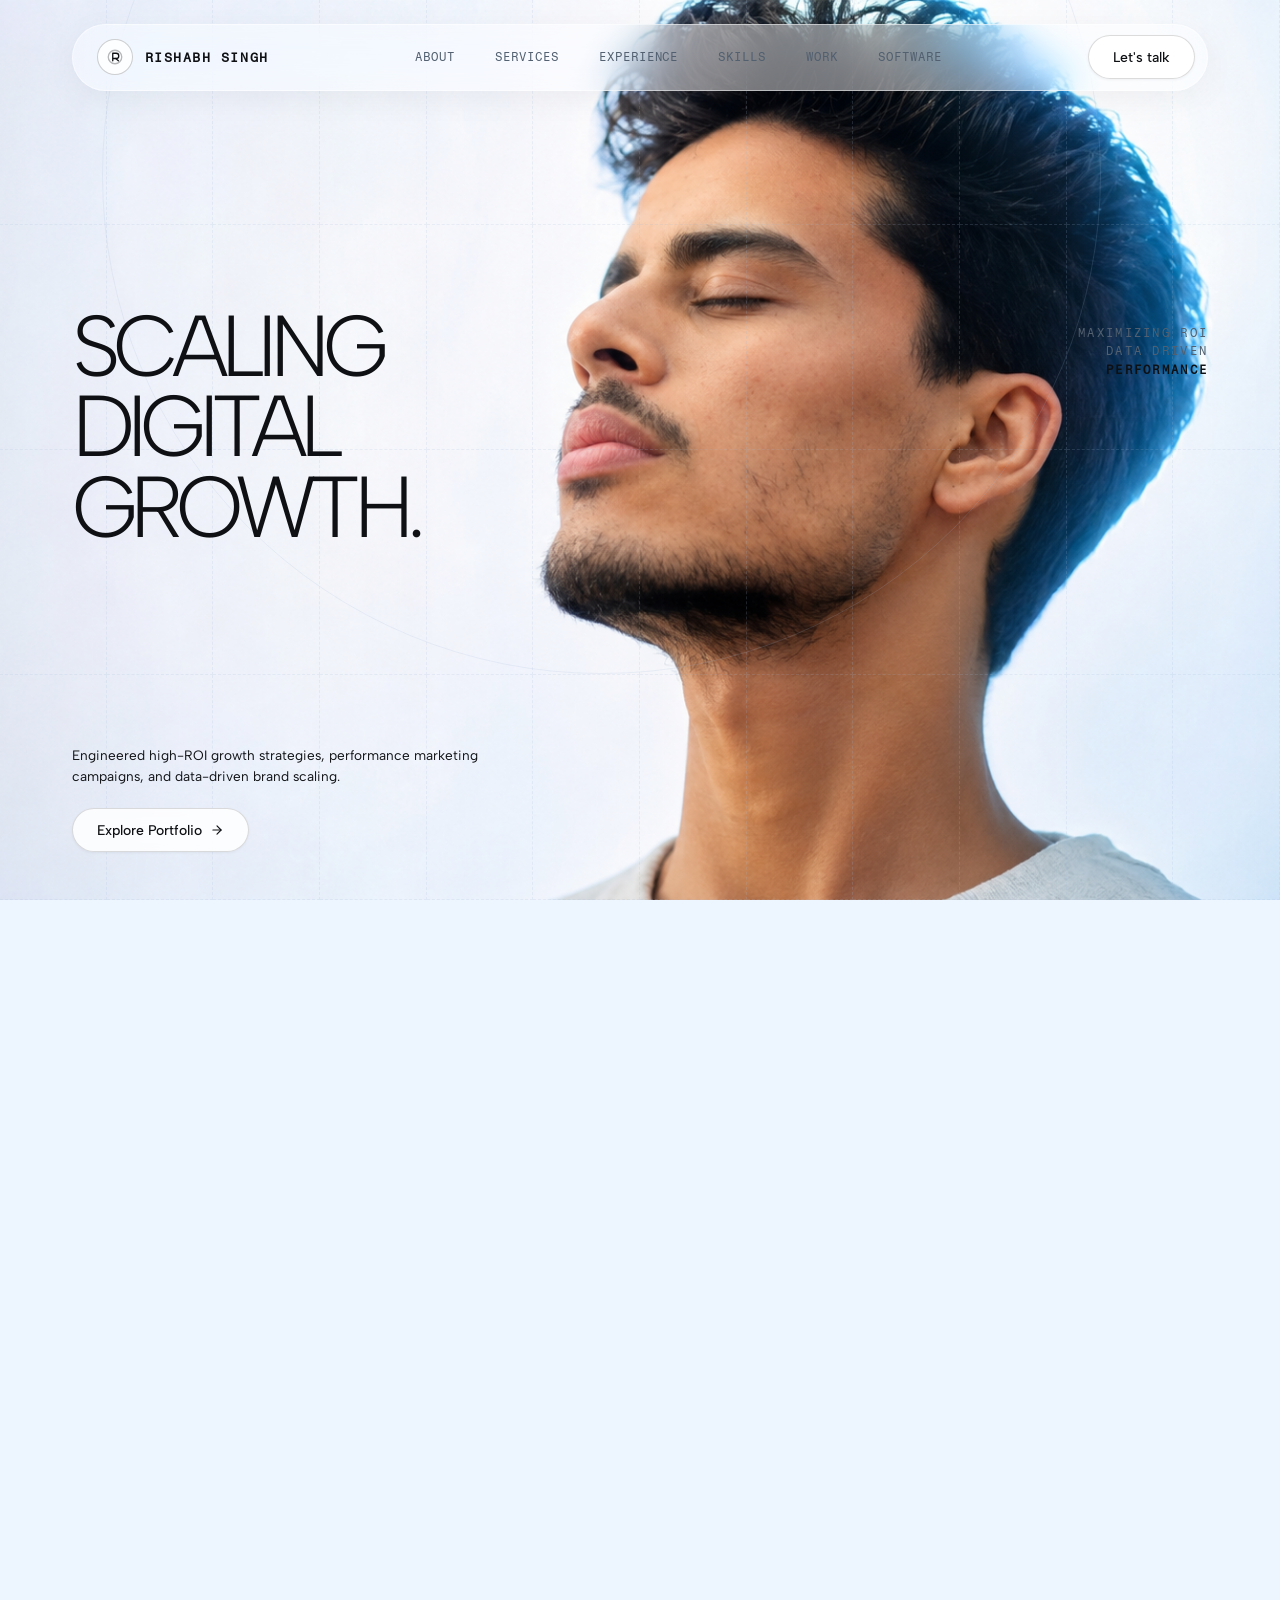
==== commit cf4d2049: "Update index.html" ====
--- a/index.html
+++ b/index.html
@@ -1169,7 +1169,7 @@
       "use strict";
 
       /* ---- 1. Scroll reveal (IntersectionObserver) ---- */
-      var revealEls = document.querySelectorAll('.xs-reveal');
+      var revealEls = document.querySelectorAll('.xs-reveal, .reveal');
       if ('IntersectionObserver' in window && revealEls.length){
         var io = new IntersectionObserver(function(entries){
           entries.forEach(function(entry){
--- a/styles/style.css
+++ b/styles/style.css
@@ -1455,6 +1455,10 @@
   .section {
     padding: 4rem 0;
   }
+  .work-page-banner {
+    padding-top: 7rem;
+    padding-bottom: 1.5rem;
+  }
   .services__grid,
   .exp__grid,
   .skills__bars,
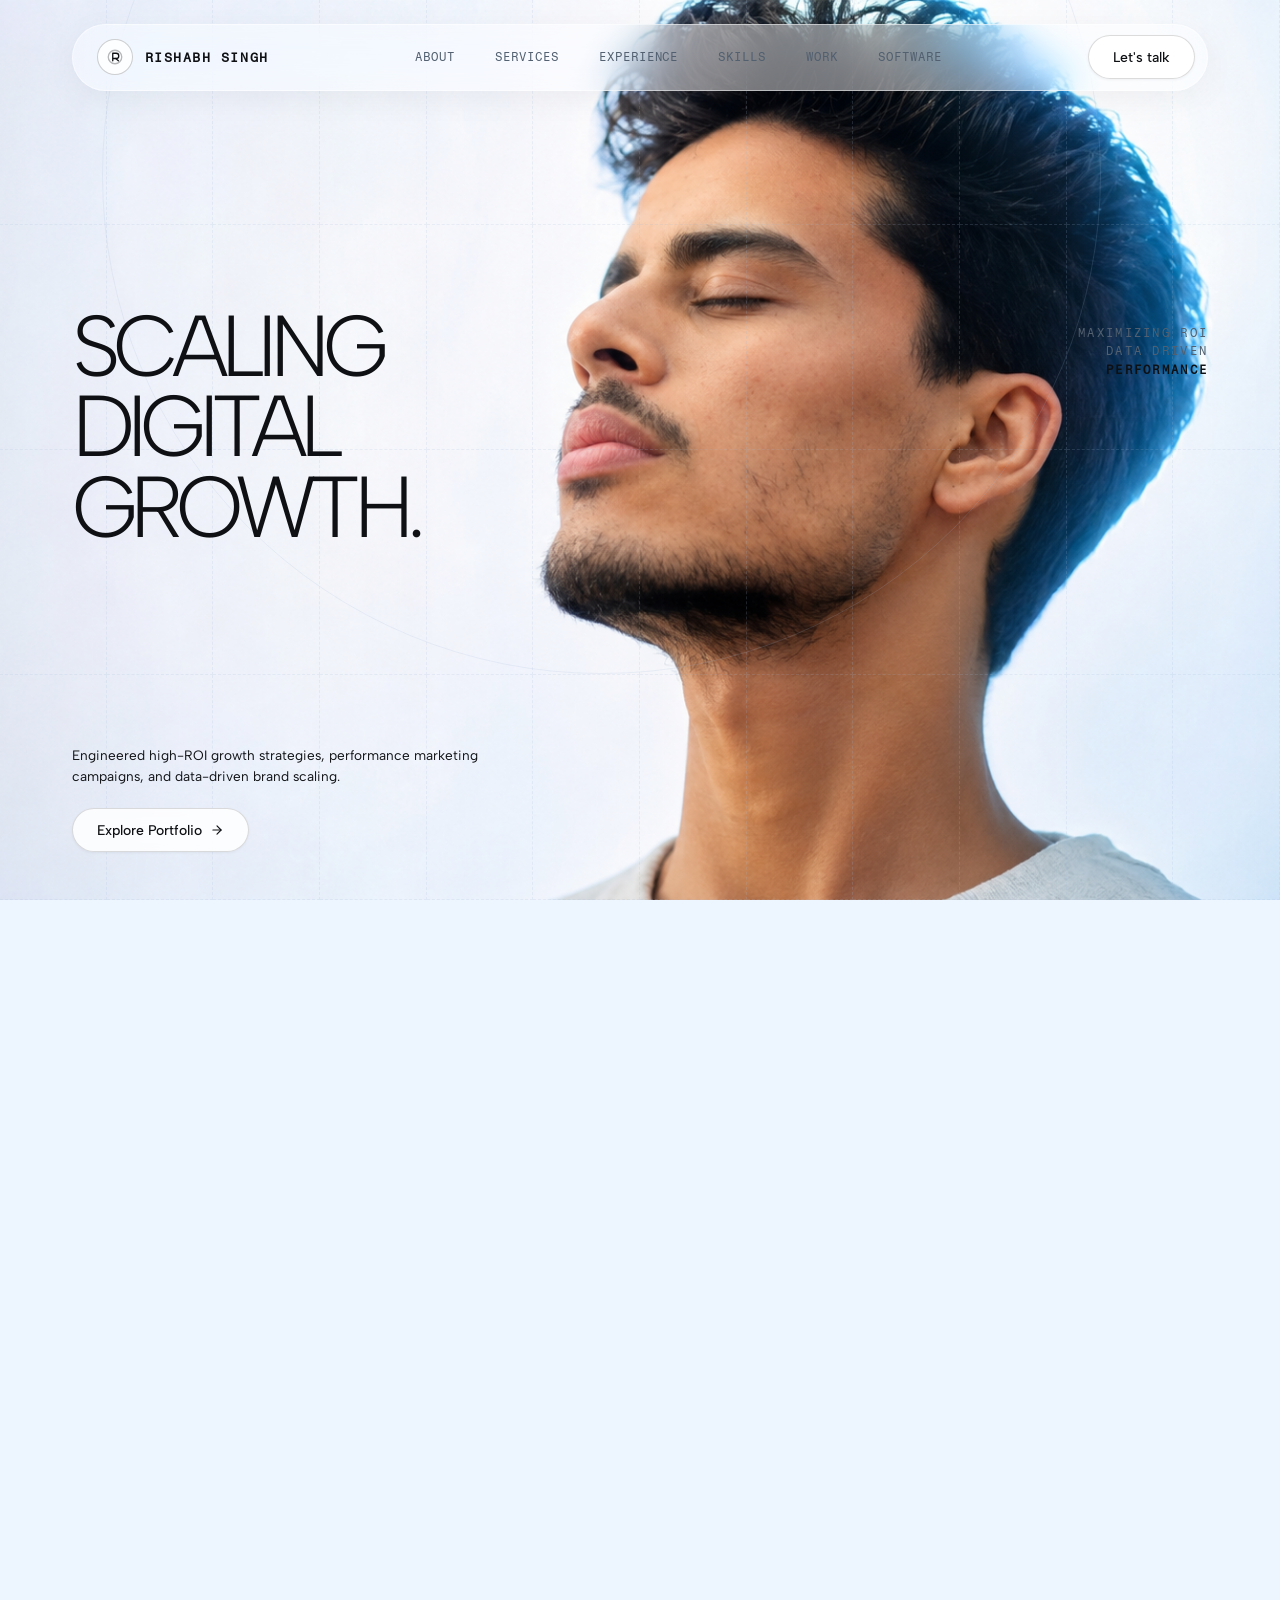
==== commit 5908f301: "Remove FAQ link from navigation Removed FAQ link from the navigation menu." ====
--- a/index.html
+++ b/index.html
@@ -1116,7 +1116,6 @@
           <a href="#software">Software</a>
           <a href="#certifications">Certificates</a>
           <a href="#testimonials">Testimonials</a>
-          <a href="#faq">FAQ</a>
           <a href="#contact">Contact</a>
         </div>
 
--- a/styles/style.css
+++ b/styles/style.css
@@ -2323,17 +2323,38 @@
   .testimonial-card {
     width: 260px;
   }
+  .site-footer__top {
+    align-items: flex-start;
+    text-align: left;
+  }
   .site-footer__grid {
-    grid-template-columns: 1fr;
-    gap: 2rem;
-    text-align: center;
+    grid-template-columns: 1fr 1fr;
+    grid-template-rows: auto auto;
+    gap: 2rem 1.25rem;
+    text-align: left;
   }
   .footer-col {
-    align-items: center;
+    align-items: flex-start;
+  }
+  /* Sitemap: left column, row 1 */
+  .footer-col:nth-child(1) {
+    grid-column: 1;
+    grid-row: 1;
+  }
+  /* More: right column, spans both rows */
+  .footer-col:nth-child(2) {
+    grid-column: 2;
+    grid-row: 1 / 3;
+  }
+  /* Get in Touch: left column, row 2, under Sitemap */
+  .footer-col:nth-child(3) {
+    grid-column: 1;
+    grid-row: 2;
   }
   .site-footer__bottom {
     flex-direction: column;
-    text-align: center;
+    align-items: flex-start;
+    text-align: left;
   }
   .xs-float-pill {
     left: 1rem;
